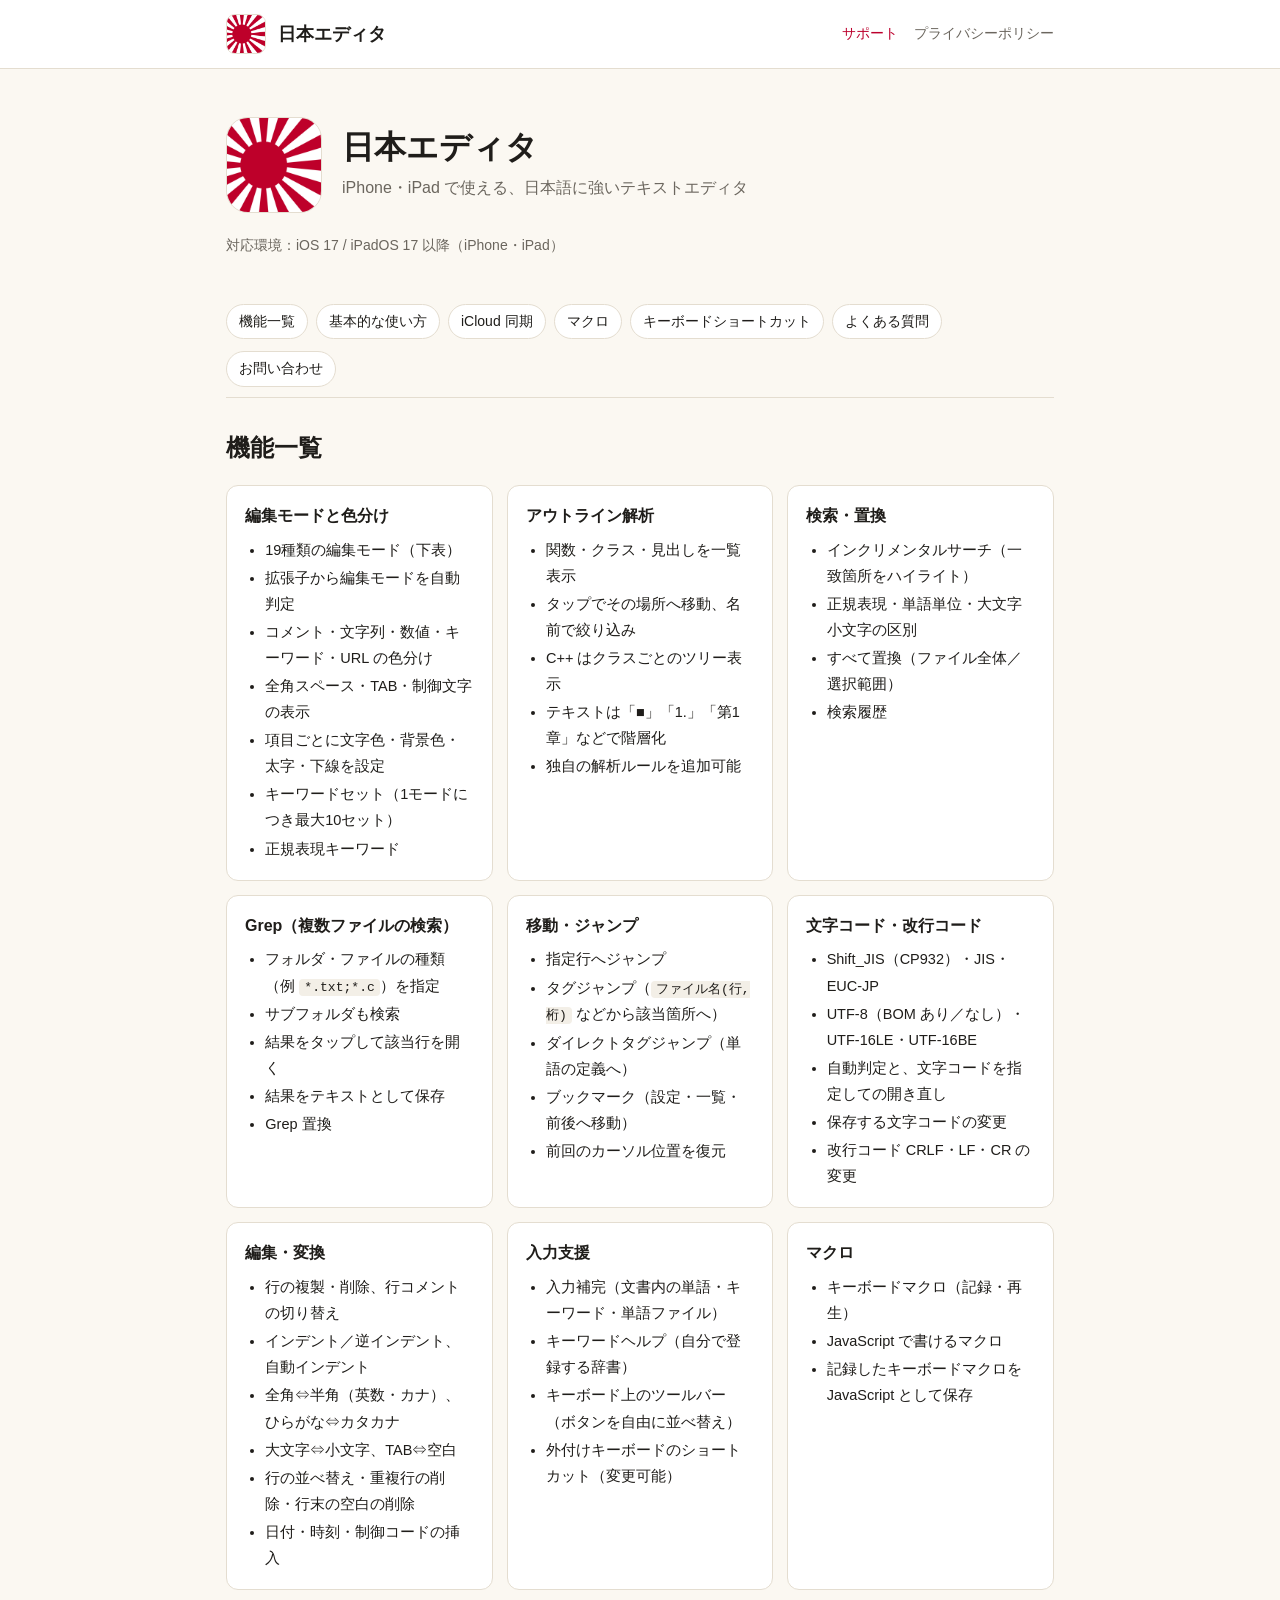
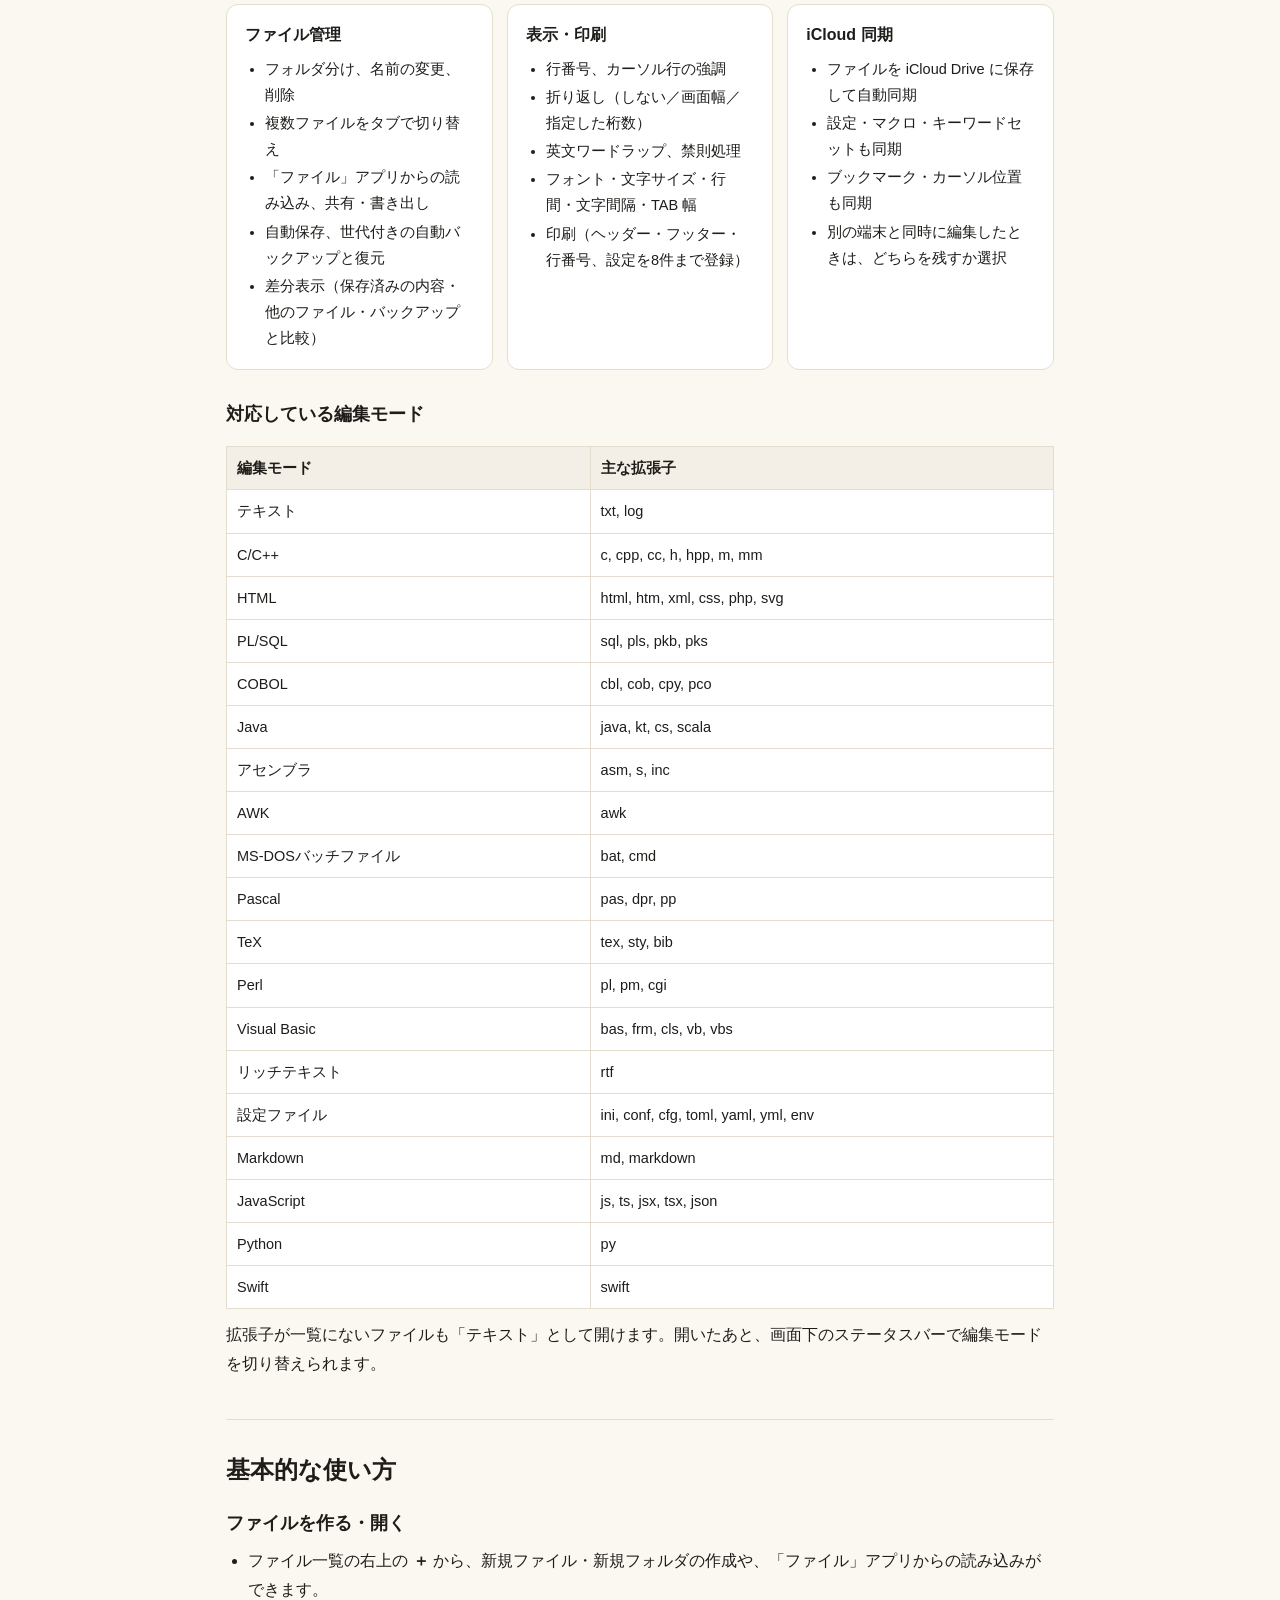
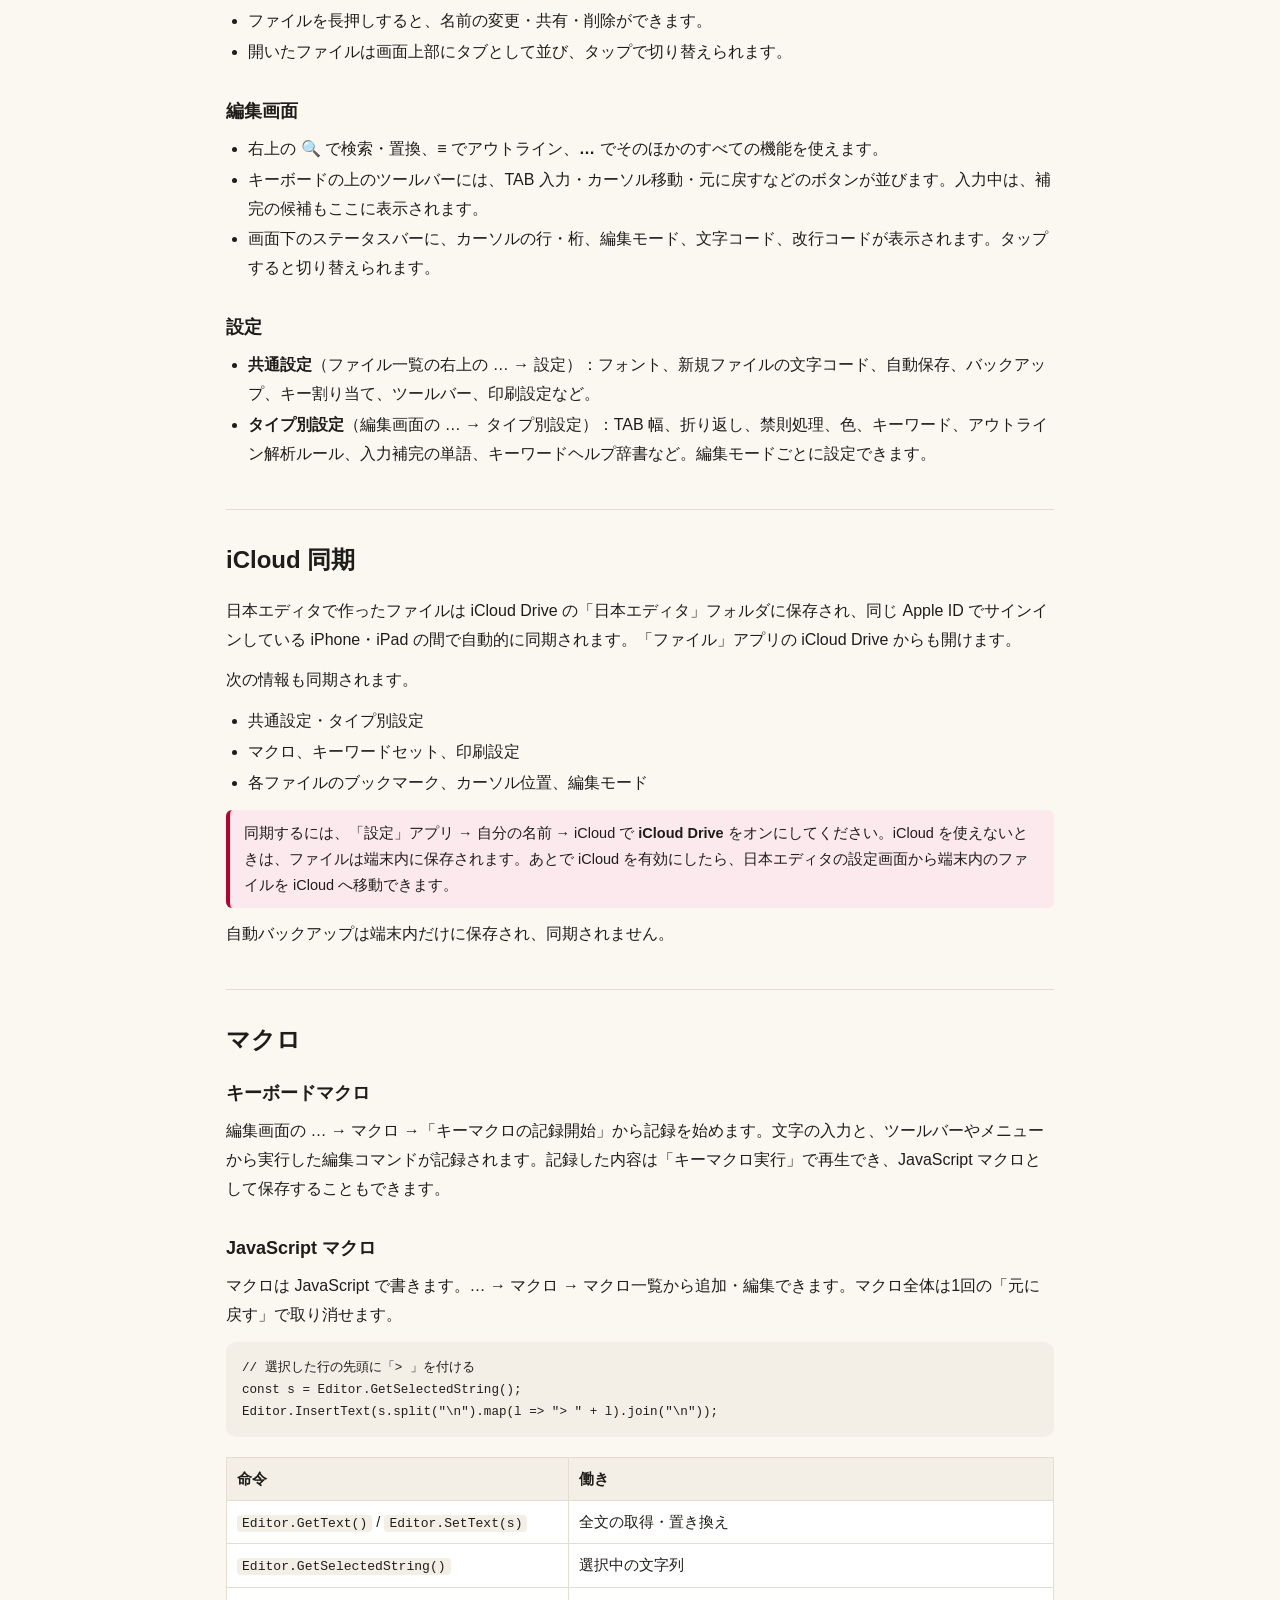
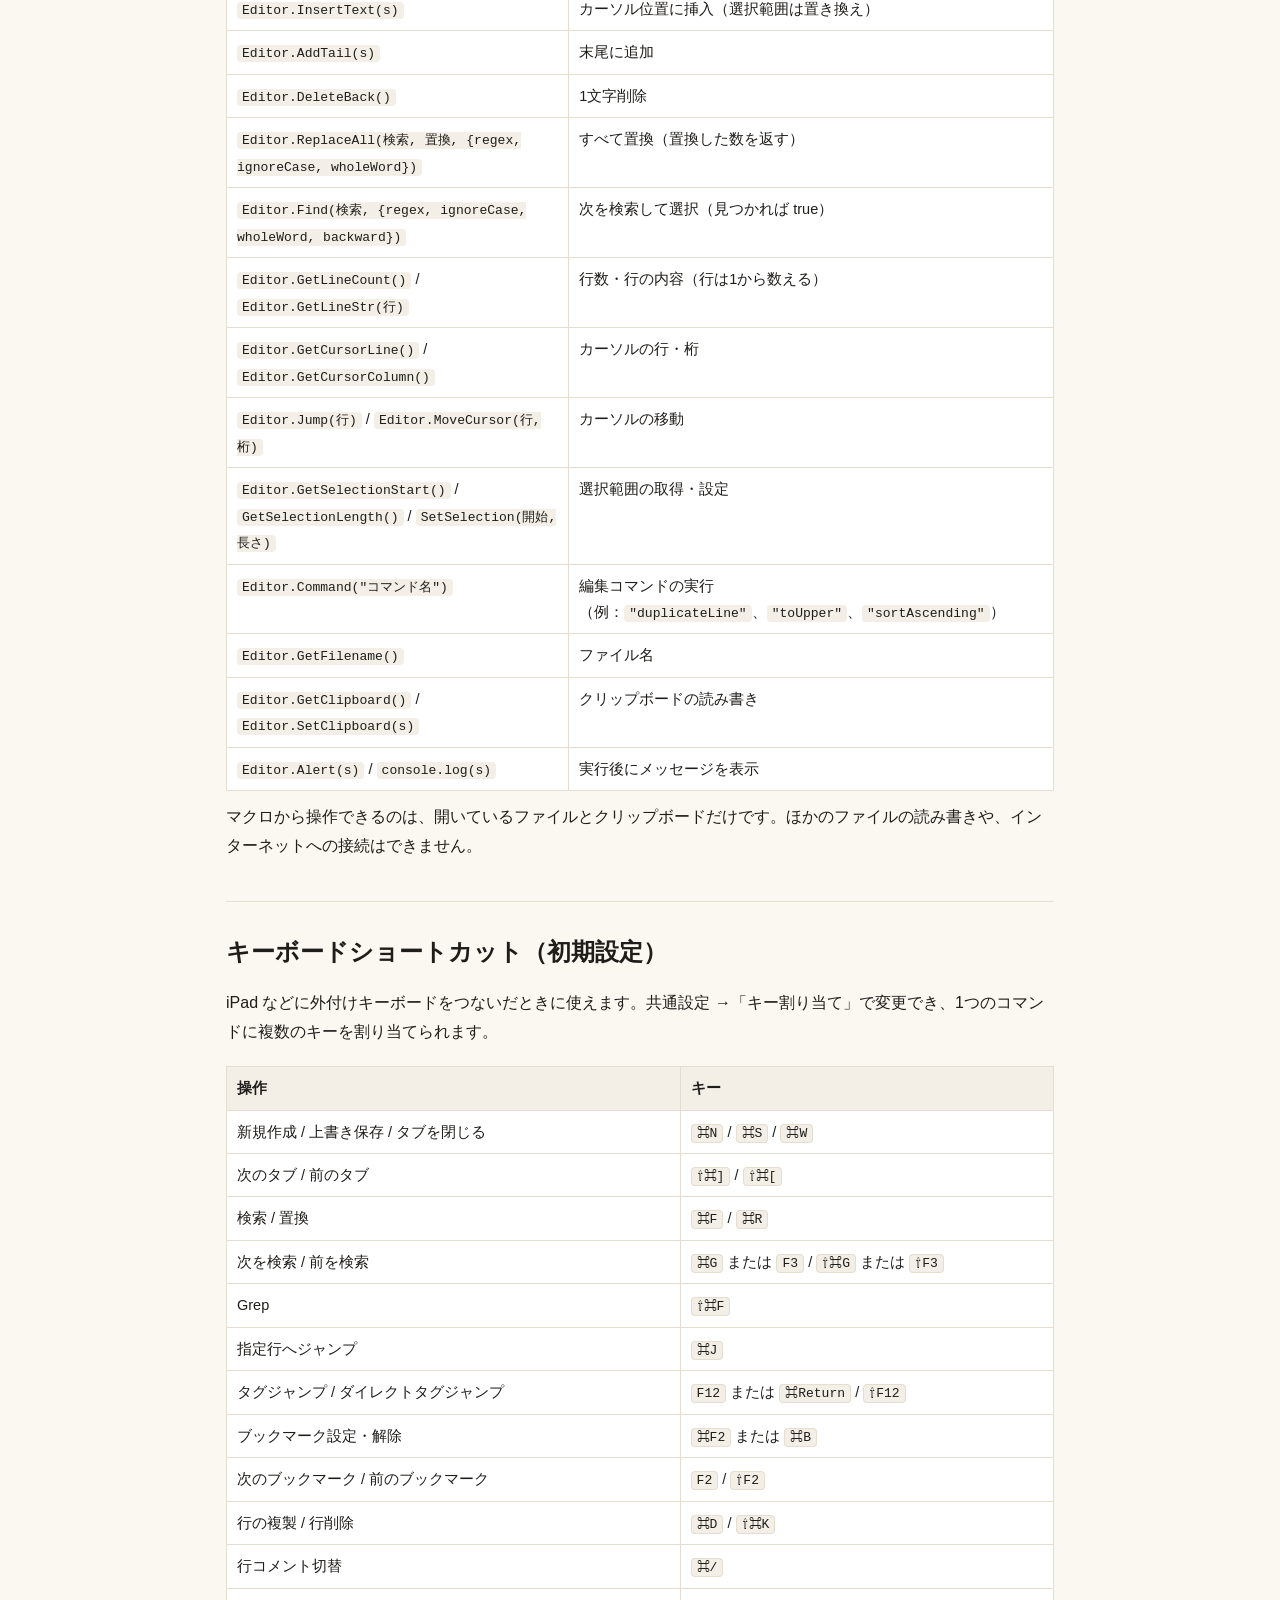
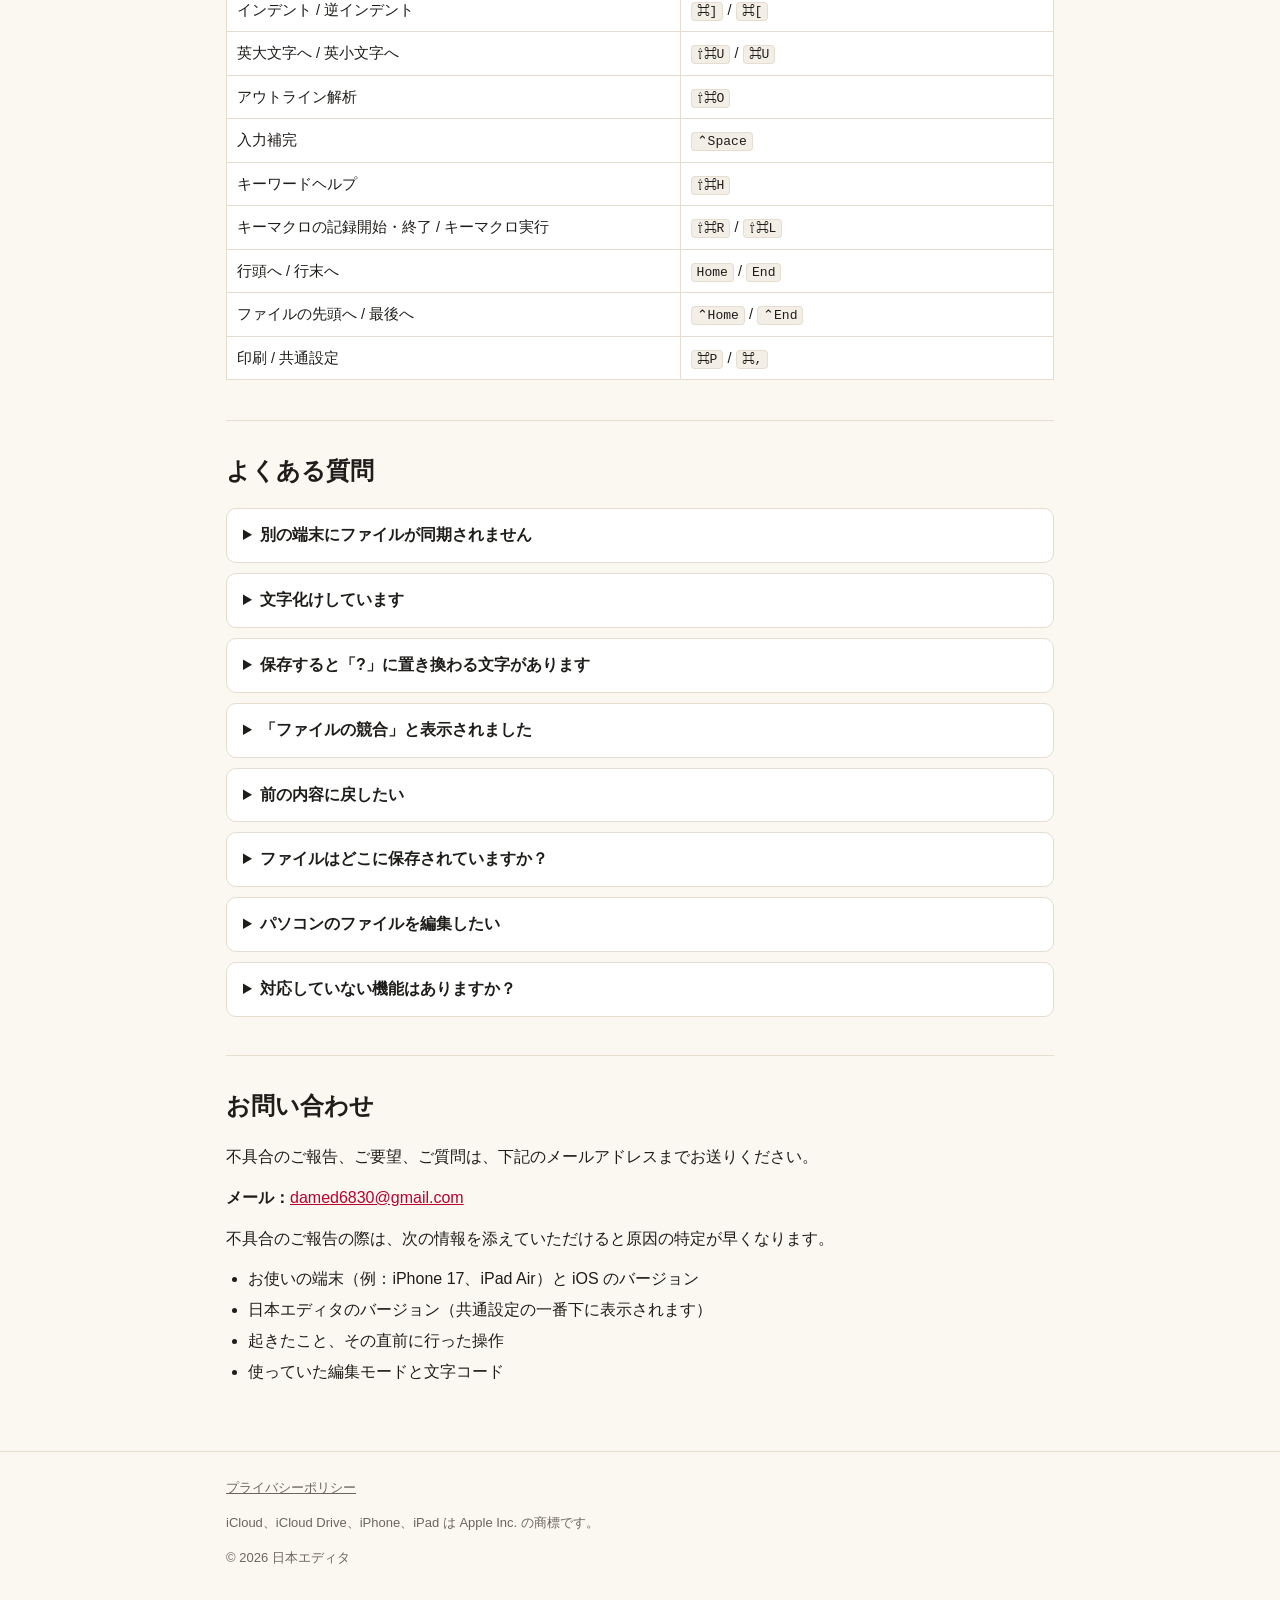
==== index.html @ 3e02e737 "サポートページとプライバシーポリシー 初版" ====
<!doctype html>
<html lang="ja">
<head>
<meta charset="utf-8">
<meta name="viewport" content="width=device-width, initial-scale=1">
<title>日本エディタ サポート</title>
<meta name="description" content="iPhone・iPad 用テキストエディタ「日本エディタ」のサポートページです。機能一覧、使い方、よくある質問、お問い合わせ先を掲載しています。">
<link rel="icon" href="icon.png">
<link rel="apple-touch-icon" href="icon.png">
<link rel="stylesheet" href="style.css">
</head>
<body>

<header class="site">
  <div class="wrap">
    <img src="icon.png" alt="">
    <span class="name">日本エディタ</span>
    <nav>
      <a href="index.html" aria-current="page">サポート</a>
      <a href="privacy.html">プライバシーポリシー</a>
    </nav>
  </div>
</header>

<div class="wrap">
  <div class="hero">
    <div class="app">
      <img src="icon.png" alt="日本エディタのアイコン">
      <div>
        <h1>日本エディタ</h1>
        <p class="lead">iPhone・iPad で使える、日本語に強いテキストエディタ</p>
      </div>
    </div>
    <p class="req">対応環境：iOS 17 / iPadOS 17 以降（iPhone・iPad）</p>
  </div>

  <ul class="toc">
    <li><a href="#features">機能一覧</a></li>
    <li><a href="#start">基本的な使い方</a></li>
    <li><a href="#sync">iCloud 同期</a></li>
    <li><a href="#macro">マクロ</a></li>
    <li><a href="#keys">キーボードショートカット</a></li>
    <li><a href="#faq">よくある質問</a></li>
    <li><a href="#contact">お問い合わせ</a></li>
  </ul>

<main>

<!-- ===================== 機能一覧 ===================== -->
<section id="features">
  <h2>機能一覧</h2>

  <div class="grid">
    <div class="card">
      <h3>編集モードと色分け</h3>
      <ul>
        <li>19種類の編集モード（下表）</li>
        <li>拡張子から編集モードを自動判定</li>
        <li>コメント・文字列・数値・キーワード・URL の色分け</li>
        <li>全角スペース・TAB・制御文字の表示</li>
        <li>項目ごとに文字色・背景色・太字・下線を設定</li>
        <li>キーワードセット（1モードにつき最大10セット）</li>
        <li>正規表現キーワード</li>
      </ul>
    </div>
    <div class="card">
      <h3>アウトライン解析</h3>
      <ul>
        <li>関数・クラス・見出しを一覧表示</li>
        <li>タップでその場所へ移動、名前で絞り込み</li>
        <li>C++ はクラスごとのツリー表示</li>
        <li>テキストは「■」「1.」「第1章」などで階層化</li>
        <li>独自の解析ルールを追加可能</li>
      </ul>
    </div>
    <div class="card">
      <h3>検索・置換</h3>
      <ul>
        <li>インクリメンタルサーチ（一致箇所をハイライト）</li>
        <li>正規表現・単語単位・大文字小文字の区別</li>
        <li>すべて置換（ファイル全体／選択範囲）</li>
        <li>検索履歴</li>
      </ul>
    </div>
    <div class="card">
      <h3>Grep（複数ファイルの検索）</h3>
      <ul>
        <li>フォルダ・ファイルの種類（例 <code>*.txt;*.c</code>）を指定</li>
        <li>サブフォルダも検索</li>
        <li>結果をタップして該当行を開く</li>
        <li>結果をテキストとして保存</li>
        <li>Grep 置換</li>
      </ul>
    </div>
    <div class="card">
      <h3>移動・ジャンプ</h3>
      <ul>
        <li>指定行へジャンプ</li>
        <li>タグジャンプ（<code>ファイル名(行,桁)</code> などから該当箇所へ）</li>
        <li>ダイレクトタグジャンプ（単語の定義へ）</li>
        <li>ブックマーク（設定・一覧・前後へ移動）</li>
        <li>前回のカーソル位置を復元</li>
      </ul>
    </div>
    <div class="card">
      <h3>文字コード・改行コード</h3>
      <ul>
        <li>Shift_JIS（CP932）・JIS・EUC-JP</li>
        <li>UTF-8（BOM あり／なし）・UTF-16LE・UTF-16BE</li>
        <li>自動判定と、文字コードを指定しての開き直し</li>
        <li>保存する文字コードの変更</li>
        <li>改行コード CRLF・LF・CR の変更</li>
      </ul>
    </div>
    <div class="card">
      <h3>編集・変換</h3>
      <ul>
        <li>行の複製・削除、行コメントの切り替え</li>
        <li>インデント／逆インデント、自動インデント</li>
        <li>全角⇔半角（英数・カナ）、ひらがな⇔カタカナ</li>
        <li>大文字⇔小文字、TAB⇔空白</li>
        <li>行の並べ替え・重複行の削除・行末の空白の削除</li>
        <li>日付・時刻・制御コードの挿入</li>
      </ul>
    </div>
    <div class="card">
      <h3>入力支援</h3>
      <ul>
        <li>入力補完（文書内の単語・キーワード・単語ファイル）</li>
        <li>キーワードヘルプ（自分で登録する辞書）</li>
        <li>キーボード上のツールバー（ボタンを自由に並べ替え）</li>
        <li>外付けキーボードのショートカット（変更可能）</li>
      </ul>
    </div>
    <div class="card">
      <h3>マクロ</h3>
      <ul>
        <li>キーボードマクロ（記録・再生）</li>
        <li>JavaScript で書けるマクロ</li>
        <li>記録したキーボードマクロを JavaScript として保存</li>
      </ul>
    </div>
    <div class="card">
      <h3>ファイル管理</h3>
      <ul>
        <li>フォルダ分け、名前の変更、削除</li>
        <li>複数ファイルをタブで切り替え</li>
        <li>「ファイル」アプリからの読み込み、共有・書き出し</li>
        <li>自動保存、世代付きの自動バックアップと復元</li>
        <li>差分表示（保存済みの内容・他のファイル・バックアップと比較）</li>
      </ul>
    </div>
    <div class="card">
      <h3>表示・印刷</h3>
      <ul>
        <li>行番号、カーソル行の強調</li>
        <li>折り返し（しない／画面幅／指定した桁数）</li>
        <li>英文ワードラップ、禁則処理</li>
        <li>フォント・文字サイズ・行間・文字間隔・TAB 幅</li>
        <li>印刷（ヘッダー・フッター・行番号、設定を8件まで登録）</li>
      </ul>
    </div>
    <div class="card">
      <h3>iCloud 同期</h3>
      <ul>
        <li>ファイルを iCloud Drive に保存して自動同期</li>
        <li>設定・マクロ・キーワードセットも同期</li>
        <li>ブックマーク・カーソル位置も同期</li>
        <li>別の端末と同時に編集したときは、どちらを残すか選択</li>
      </ul>
    </div>
  </div>

  <h3>対応している編集モード</h3>
  <div class="table-scroll">
  <table>
    <thead><tr><th>編集モード</th><th>主な拡張子</th></tr></thead>
    <tbody>
      <tr><td>テキスト</td><td>txt, log</td></tr>
      <tr><td>C/C++</td><td>c, cpp, cc, h, hpp, m, mm</td></tr>
      <tr><td>HTML</td><td>html, htm, xml, css, php, svg</td></tr>
      <tr><td>PL/SQL</td><td>sql, pls, pkb, pks</td></tr>
      <tr><td>COBOL</td><td>cbl, cob, cpy, pco</td></tr>
      <tr><td>Java</td><td>java, kt, cs, scala</td></tr>
      <tr><td>アセンブラ</td><td>asm, s, inc</td></tr>
      <tr><td>AWK</td><td>awk</td></tr>
      <tr><td>MS-DOSバッチファイル</td><td>bat, cmd</td></tr>
      <tr><td>Pascal</td><td>pas, dpr, pp</td></tr>
      <tr><td>TeX</td><td>tex, sty, bib</td></tr>
      <tr><td>Perl</td><td>pl, pm, cgi</td></tr>
      <tr><td>Visual Basic</td><td>bas, frm, cls, vb, vbs</td></tr>
      <tr><td>リッチテキスト</td><td>rtf</td></tr>
      <tr><td>設定ファイル</td><td>ini, conf, cfg, toml, yaml, yml, env</td></tr>
      <tr><td>Markdown</td><td>md, markdown</td></tr>
      <tr><td>JavaScript</td><td>js, ts, jsx, tsx, json</td></tr>
      <tr><td>Python</td><td>py</td></tr>
      <tr><td>Swift</td><td>swift</td></tr>
    </tbody>
  </table>
  </div>
  <p>拡張子が一覧にないファイルも「テキスト」として開けます。開いたあと、画面下のステータスバーで編集モードを切り替えられます。</p>
</section>

<!-- ===================== 基本的な使い方 ===================== -->
<section id="start">
  <h2>基本的な使い方</h2>

  <h3>ファイルを作る・開く</h3>
  <ul>
    <li>ファイル一覧の右上の <strong>＋</strong> から、新規ファイル・新規フォルダの作成や、「ファイル」アプリからの読み込みができます。</li>
    <li>ファイルを長押しすると、名前の変更・共有・削除ができます。</li>
    <li>開いたファイルは画面上部にタブとして並び、タップで切り替えられます。</li>
  </ul>

  <h3>編集画面</h3>
  <ul>
    <li>右上の <strong>🔍</strong> で検索・置換、<strong>≡</strong> でアウトライン、<strong>…</strong> でそのほかのすべての機能を使えます。</li>
    <li>キーボードの上のツールバーには、TAB 入力・カーソル移動・元に戻すなどのボタンが並びます。入力中は、補完の候補もここに表示されます。</li>
    <li>画面下のステータスバーに、カーソルの行・桁、編集モード、文字コード、改行コードが表示されます。タップすると切り替えられます。</li>
  </ul>

  <h3>設定</h3>
  <ul>
    <li><strong>共通設定</strong>（ファイル一覧の右上の … → 設定）：フォント、新規ファイルの文字コード、自動保存、バックアップ、キー割り当て、ツールバー、印刷設定など。</li>
    <li><strong>タイプ別設定</strong>（編集画面の … → タイプ別設定）：TAB 幅、折り返し、禁則処理、色、キーワード、アウトライン解析ルール、入力補完の単語、キーワードヘルプ辞書など。編集モードごとに設定できます。</li>
  </ul>
</section>

<!-- ===================== iCloud 同期 ===================== -->
<section id="sync">
  <h2>iCloud 同期</h2>
  <p>日本エディタで作ったファイルは iCloud Drive の「日本エディタ」フォルダに保存され、同じ Apple ID でサインインしている iPhone・iPad の間で自動的に同期されます。「ファイル」アプリの iCloud Drive からも開けます。</p>
  <p>次の情報も同期されます。</p>
  <ul>
    <li>共通設定・タイプ別設定</li>
    <li>マクロ、キーワードセット、印刷設定</li>
    <li>各ファイルのブックマーク、カーソル位置、編集モード</li>
  </ul>
  <div class="note">
    同期するには、「設定」アプリ → 自分の名前 → iCloud で <strong>iCloud Drive</strong> をオンにしてください。iCloud を使えないときは、ファイルは端末内に保存されます。あとで iCloud を有効にしたら、日本エディタの設定画面から端末内のファイルを iCloud へ移動できます。
  </div>
  <p>自動バックアップは端末内だけに保存され、同期されません。</p>
</section>

<!-- ===================== マクロ ===================== -->
<section id="macro">
  <h2>マクロ</h2>
  <h3>キーボードマクロ</h3>
  <p>編集画面の … → マクロ →「キーマクロの記録開始」から記録を始めます。文字の入力と、ツールバーやメニューから実行した編集コマンドが記録されます。記録した内容は「キーマクロ実行」で再生でき、JavaScript マクロとして保存することもできます。</p>

  <h3>JavaScript マクロ</h3>
  <p>マクロは JavaScript で書きます。… → マクロ → マクロ一覧から追加・編集できます。マクロ全体は1回の「元に戻す」で取り消せます。</p>
<pre><code>// 選択した行の先頭に「&gt; 」を付ける
const s = Editor.GetSelectedString();
Editor.InsertText(s.split("\n").map(l =&gt; "&gt; " + l).join("\n"));</code></pre>

  <div class="table-scroll">
  <table>
    <thead><tr><th>命令</th><th>働き</th></tr></thead>
    <tbody>
      <tr><td><code>Editor.GetText()</code> / <code>Editor.SetText(s)</code></td><td>全文の取得・置き換え</td></tr>
      <tr><td><code>Editor.GetSelectedString()</code></td><td>選択中の文字列</td></tr>
      <tr><td><code>Editor.InsertText(s)</code></td><td>カーソル位置に挿入（選択範囲は置き換え）</td></tr>
      <tr><td><code>Editor.AddTail(s)</code></td><td>末尾に追加</td></tr>
      <tr><td><code>Editor.DeleteBack()</code></td><td>1文字削除</td></tr>
      <tr><td><code>Editor.ReplaceAll(検索, 置換, {regex, ignoreCase, wholeWord})</code></td><td>すべて置換（置換した数を返す）</td></tr>
      <tr><td><code>Editor.Find(検索, {regex, ignoreCase, wholeWord, backward})</code></td><td>次を検索して選択（見つかれば true）</td></tr>
      <tr><td><code>Editor.GetLineCount()</code> / <code>Editor.GetLineStr(行)</code></td><td>行数・行の内容（行は1から数える）</td></tr>
      <tr><td><code>Editor.GetCursorLine()</code> / <code>Editor.GetCursorColumn()</code></td><td>カーソルの行・桁</td></tr>
      <tr><td><code>Editor.Jump(行)</code> / <code>Editor.MoveCursor(行, 桁)</code></td><td>カーソルの移動</td></tr>
      <tr><td><code>Editor.GetSelectionStart()</code> / <code>GetSelectionLength()</code> / <code>SetSelection(開始, 長さ)</code></td><td>選択範囲の取得・設定</td></tr>
      <tr><td><code>Editor.Command("コマンド名")</code></td><td>編集コマンドの実行（例：<code>"duplicateLine"</code>、<code>"toUpper"</code>、<code>"sortAscending"</code>）</td></tr>
      <tr><td><code>Editor.GetFilename()</code></td><td>ファイル名</td></tr>
      <tr><td><code>Editor.GetClipboard()</code> / <code>Editor.SetClipboard(s)</code></td><td>クリップボードの読み書き</td></tr>
      <tr><td><code>Editor.Alert(s)</code> / <code>console.log(s)</code></td><td>実行後にメッセージを表示</td></tr>
    </tbody>
  </table>
  </div>
  <p>マクロから操作できるのは、開いているファイルとクリップボードだけです。ほかのファイルの読み書きや、インターネットへの接続はできません。</p>
</section>

<!-- ===================== ショートカット ===================== -->
<section id="keys">
  <h2>キーボードショートカット（初期設定）</h2>
  <p>iPad などに外付けキーボードをつないだときに使えます。共通設定 →「キー割り当て」で変更でき、1つのコマンドに複数のキーを割り当てられます。</p>
  <div class="table-scroll">
  <table>
    <thead><tr><th>操作</th><th>キー</th></tr></thead>
    <tbody>
      <tr><td>新規作成 / 上書き保存 / タブを閉じる</td><td><kbd>⌘N</kbd> / <kbd>⌘S</kbd> / <kbd>⌘W</kbd></td></tr>
      <tr><td>次のタブ / 前のタブ</td><td><kbd>⇧⌘]</kbd> / <kbd>⇧⌘[</kbd></td></tr>
      <tr><td>検索 / 置換</td><td><kbd>⌘F</kbd> / <kbd>⌘R</kbd></td></tr>
      <tr><td>次を検索 / 前を検索</td><td><kbd>⌘G</kbd> または <kbd>F3</kbd> / <kbd>⇧⌘G</kbd> または <kbd>⇧F3</kbd></td></tr>
      <tr><td>Grep</td><td><kbd>⇧⌘F</kbd></td></tr>
      <tr><td>指定行へジャンプ</td><td><kbd>⌘J</kbd></td></tr>
      <tr><td>タグジャンプ / ダイレクトタグジャンプ</td><td><kbd>F12</kbd> または <kbd>⌘Return</kbd> / <kbd>⇧F12</kbd></td></tr>
      <tr><td>ブックマーク設定・解除</td><td><kbd>⌘F2</kbd> または <kbd>⌘B</kbd></td></tr>
      <tr><td>次のブックマーク / 前のブックマーク</td><td><kbd>F2</kbd> / <kbd>⇧F2</kbd></td></tr>
      <tr><td>行の複製 / 行削除</td><td><kbd>⌘D</kbd> / <kbd>⇧⌘K</kbd></td></tr>
      <tr><td>行コメント切替</td><td><kbd>⌘/</kbd></td></tr>
      <tr><td>インデント / 逆インデント</td><td><kbd>⌘]</kbd> / <kbd>⌘[</kbd></td></tr>
      <tr><td>英大文字へ / 英小文字へ</td><td><kbd>⇧⌘U</kbd> / <kbd>⌘U</kbd></td></tr>
      <tr><td>アウトライン解析</td><td><kbd>⇧⌘O</kbd></td></tr>
      <tr><td>入力補完</td><td><kbd>⌃Space</kbd></td></tr>
      <tr><td>キーワードヘルプ</td><td><kbd>⇧⌘H</kbd></td></tr>
      <tr><td>キーマクロの記録開始・終了 / キーマクロ実行</td><td><kbd>⇧⌘R</kbd> / <kbd>⇧⌘L</kbd></td></tr>
      <tr><td>行頭へ / 行末へ</td><td><kbd>Home</kbd> / <kbd>End</kbd></td></tr>
      <tr><td>ファイルの先頭へ / 最後へ</td><td><kbd>⌃Home</kbd> / <kbd>⌃End</kbd></td></tr>
      <tr><td>印刷 / 共通設定</td><td><kbd>⌘P</kbd> / <kbd>⌘,</kbd></td></tr>
    </tbody>
  </table>
  </div>
</section>

<!-- ===================== FAQ ===================== -->
<section id="faq">
  <h2>よくある質問</h2>

  <details>
    <summary>別の端末にファイルが同期されません</summary>
    <p>次の点を確認してください。</p>
    <ul>
      <li>両方の端末が同じ Apple ID でサインインしていること</li>
      <li>「設定」アプリ → 自分の名前 → iCloud で iCloud Drive がオンになっていること</li>
      <li>ネットワークにつながっていること。また、iCloud の空き容量が足りていること</li>
    </ul>
    <p>ファイル一覧の上部に「iCloud で同期中」と表示されていれば、iCloud を使っています。「この端末のみに保存」と表示されているときは、iCloud を使えない状態です。同期には数分かかることがあります。</p>
  </details>

  <details>
    <summary>文字化けしています</summary>
    <p>編集画面の … →「文字コードを指定して開き直す」で、正しい文字コード（Shift_JIS、EUC-JP など）を選んでください。画面下のステータスバーの文字コード表示をタップしても選べます。</p>
  </details>

  <details>
    <summary>保存すると「?」に置き換わる文字があります</summary>
    <p>保存する文字コードで表せない文字（例：Shift_JIS のファイルに入れた絵文字）は「?」に置き換わります。ステータスバーの文字コード表示をタップして、保存する文字コードを UTF-8 などに変更してください。</p>
  </details>

  <details>
    <summary>「ファイルの競合」と表示されました</summary>
    <p>同じファイルを複数の端末でほぼ同時に編集すると表示されます。「この端末の内容を残す」か「他の端末の内容を使う」を選んでください。</p>
  </details>

  <details>
    <summary>前の内容に戻したい</summary>
    <p>自動バックアップがオンのとき（初期設定はオン）は、保存の前の内容が端末内にバックアップされています。ファイル一覧の右上の … →「バックアップ」から内容を確認し、新しいファイルとして復元できます。保存しておく世代数は共通設定で変えられます。</p>
    <p>編集中の内容は、「元に戻す」でも戻せます。</p>
  </details>

  <details>
    <summary>ファイルはどこに保存されていますか？</summary>
    <p>iCloud を使っているときは、iCloud Drive の「日本エディタ」フォルダです。「ファイル」アプリからも見られます。iCloud を使っていないときは、端末内の「このiPhone（iPad）内」→「日本エディタ」フォルダです。</p>
  </details>

  <details>
    <summary>パソコンのファイルを編集したい</summary>
    <p>パソコンから iCloud Drive の「日本エディタ」フォルダにファイルを置くと、日本エディタで開けます。また、ファイル一覧の ＋ →「『ファイル』から読み込む」を使うと、他の場所にあるファイルを取り込めます。</p>
  </details>

  <details>
    <summary>対応していない機能はありますか？</summary>
    <p>iOS の仕組み上、次の機能には対応していません。</p>
    <ul>
      <li>矩形（箱型）選択</li>
      <li>アプリの常駐</li>
      <li>VBScript などの JavaScript 以外の言語で書いたマクロ</li>
      <li>UTF-7 の読み書き</li>
    </ul>
  </details>
</section>

<!-- ===================== お問い合わせ ===================== -->
<section id="contact">
  <h2>お問い合わせ</h2>
  <p>不具合のご報告、ご要望、ご質問は、下記のメールアドレスまでお送りください。</p>
  <p><strong>メール：</strong><a href="mailto:damed6830@gmail.com">damed6830@gmail.com</a></p>
  <p>不具合のご報告の際は、次の情報を添えていただけると原因の特定が早くなります。</p>
  <ul>
    <li>お使いの端末（例：iPhone 17、iPad Air）と iOS のバージョン</li>
    <li>日本エディタのバージョン（共通設定の一番下に表示されます）</li>
    <li>起きたこと、その直前に行った操作</li>
    <li>使っていた編集モードと文字コード</li>
  </ul>
</section>

</main>
</div>

<footer class="site">
  <div class="wrap">
    <p><a href="privacy.html">プライバシーポリシー</a></p>
    <p>iCloud、iCloud Drive、iPhone、iPad は Apple Inc. の商標です。</p>
    <p>&copy; 2026 日本エディタ</p>
  </div>
</footer>

</body>
</html>
---- style.css ----
:root {
  --bg: #fbf8f2;
  --surface: #ffffff;
  --text: #1f1d1a;
  --muted: #6b665e;
  --line: #e4ddd0;
  --accent: #bc002d;
  --accent-soft: #fbe9ed;
  --code-bg: #f3efe7;
}
@media (prefers-color-scheme: dark) {
  :root {
    --bg: #161514;
    --surface: #201f1d;
    --text: #ece8e1;
    --muted: #a39d93;
    --line: #34312d;
    --accent: #ff5c78;
    --accent-soft: #3a1f25;
    --code-bg: #2a2825;
  }
}

* { box-sizing: border-box; }

body {
  margin: 0;
  background: var(--bg);
  color: var(--text);
  font-family: -apple-system, BlinkMacSystemFont, "Hiragino Sans", "Hiragino Kaku Gothic ProN", "Noto Sans JP", "Yu Gothic", Meiryo, sans-serif;
  font-size: 16px;
  line-height: 1.8;
  -webkit-text-size-adjust: 100%;
}

a { color: var(--accent); }

.wrap { max-width: 860px; margin: 0 auto; padding: 0 16px; }

header.site {
  border-bottom: 1px solid var(--line);
  background: var(--surface);
}
header.site .wrap {
  display: flex; align-items: center; gap: 12px;
  padding-top: 14px; padding-bottom: 14px;
}
header.site img { width: 40px; height: 40px; border-radius: 9px; border: 1px solid var(--line); }
header.site .name { font-weight: 700; font-size: 18px; white-space: nowrap; }
header.site nav { margin-left: auto; display: flex; gap: 16px; font-size: 14px; }
header.site nav a { color: var(--muted); text-decoration: none; white-space: nowrap; }
header.site nav a:hover, header.site nav a[aria-current="page"] { color: var(--accent); }

.hero { padding: 48px 0 32px; }
.hero .app { display: flex; align-items: center; gap: 20px; }
.hero img { width: 96px; height: 96px; border-radius: 22px; border: 1px solid var(--line); flex: none; }
.hero h1 { margin: 0; font-size: 32px; line-height: 1.3; }
.hero p.lead { margin: 6px 0 0; color: var(--muted); }
.req { margin-top: 20px; font-size: 14px; color: var(--muted); }

main section { padding: 28px 0; border-top: 1px solid var(--line); }
h2 { font-size: 24px; margin: 0 0 16px; }
h3 { font-size: 18px; margin: 28px 0 8px; }
h2 + h3 { margin-top: 8px; }
p { margin: 0 0 12px; }
ul, ol { padding-left: 1.4em; margin: 0 0 12px; }
li { margin: 2px 0; }

.toc { display: flex; flex-wrap: wrap; gap: 8px; margin: 0 0 8px; padding: 0; list-style: none; }
.toc a {
  display: inline-block; padding: 4px 12px; border: 1px solid var(--line); border-radius: 999px;
  background: var(--surface); text-decoration: none; color: var(--text); font-size: 14px;
}
.toc a:hover { border-color: var(--accent); color: var(--accent); }

.grid { display: grid; grid-template-columns: repeat(auto-fit, minmax(240px, 1fr)); gap: 14px; }
.card {
  background: var(--surface); border: 1px solid var(--line); border-radius: 12px; padding: 16px 18px;
}
.card h3 { margin: 0 0 6px; font-size: 16px; }
.card ul { margin: 0; font-size: 14.5px; }

table { width: 100%; border-collapse: collapse; font-size: 14.5px; margin: 8px 0 12px; background: var(--surface); }
th, td { border: 1px solid var(--line); padding: 8px 10px; text-align: left; vertical-align: top; }
th { background: var(--code-bg); font-weight: 600; }
.table-scroll { overflow-x: auto; }

code, kbd {
  font-family: ui-monospace, SFMono-Regular, Menlo, Consolas, monospace;
  font-size: 0.9em; background: var(--code-bg); border-radius: 4px; padding: 1px 5px;
}
kbd { border: 1px solid var(--line); white-space: nowrap; }
pre {
  background: var(--code-bg); border-radius: 10px; padding: 14px 16px; overflow-x: auto;
  font-size: 14px; line-height: 1.6; margin: 0 0 12px;
}
pre code { background: none; padding: 0; }

details {
  background: var(--surface); border: 1px solid var(--line); border-radius: 10px;
  padding: 12px 16px; margin-bottom: 10px;
}
details summary { cursor: pointer; font-weight: 600; }
details[open] summary { margin-bottom: 8px; }

.note {
  background: var(--accent-soft); border-left: 4px solid var(--accent); border-radius: 6px;
  padding: 10px 14px; font-size: 14.5px; margin: 8px 0 12px;
}

footer.site {
  border-top: 1px solid var(--line); margin-top: 24px; padding: 24px 0 40px;
  color: var(--muted); font-size: 13px;
}
footer.site a { color: var(--muted); }

@media (max-width: 560px) {
  .hero h1 { font-size: 26px; }
  .hero img { width: 72px; height: 72px; border-radius: 16px; }
  header.site .wrap { gap: 8px; }
  header.site img { width: 32px; height: 32px; border-radius: 7px; }
  header.site .name { font-size: 16px; }
  header.site nav { gap: 10px; font-size: 12.5px; }
}
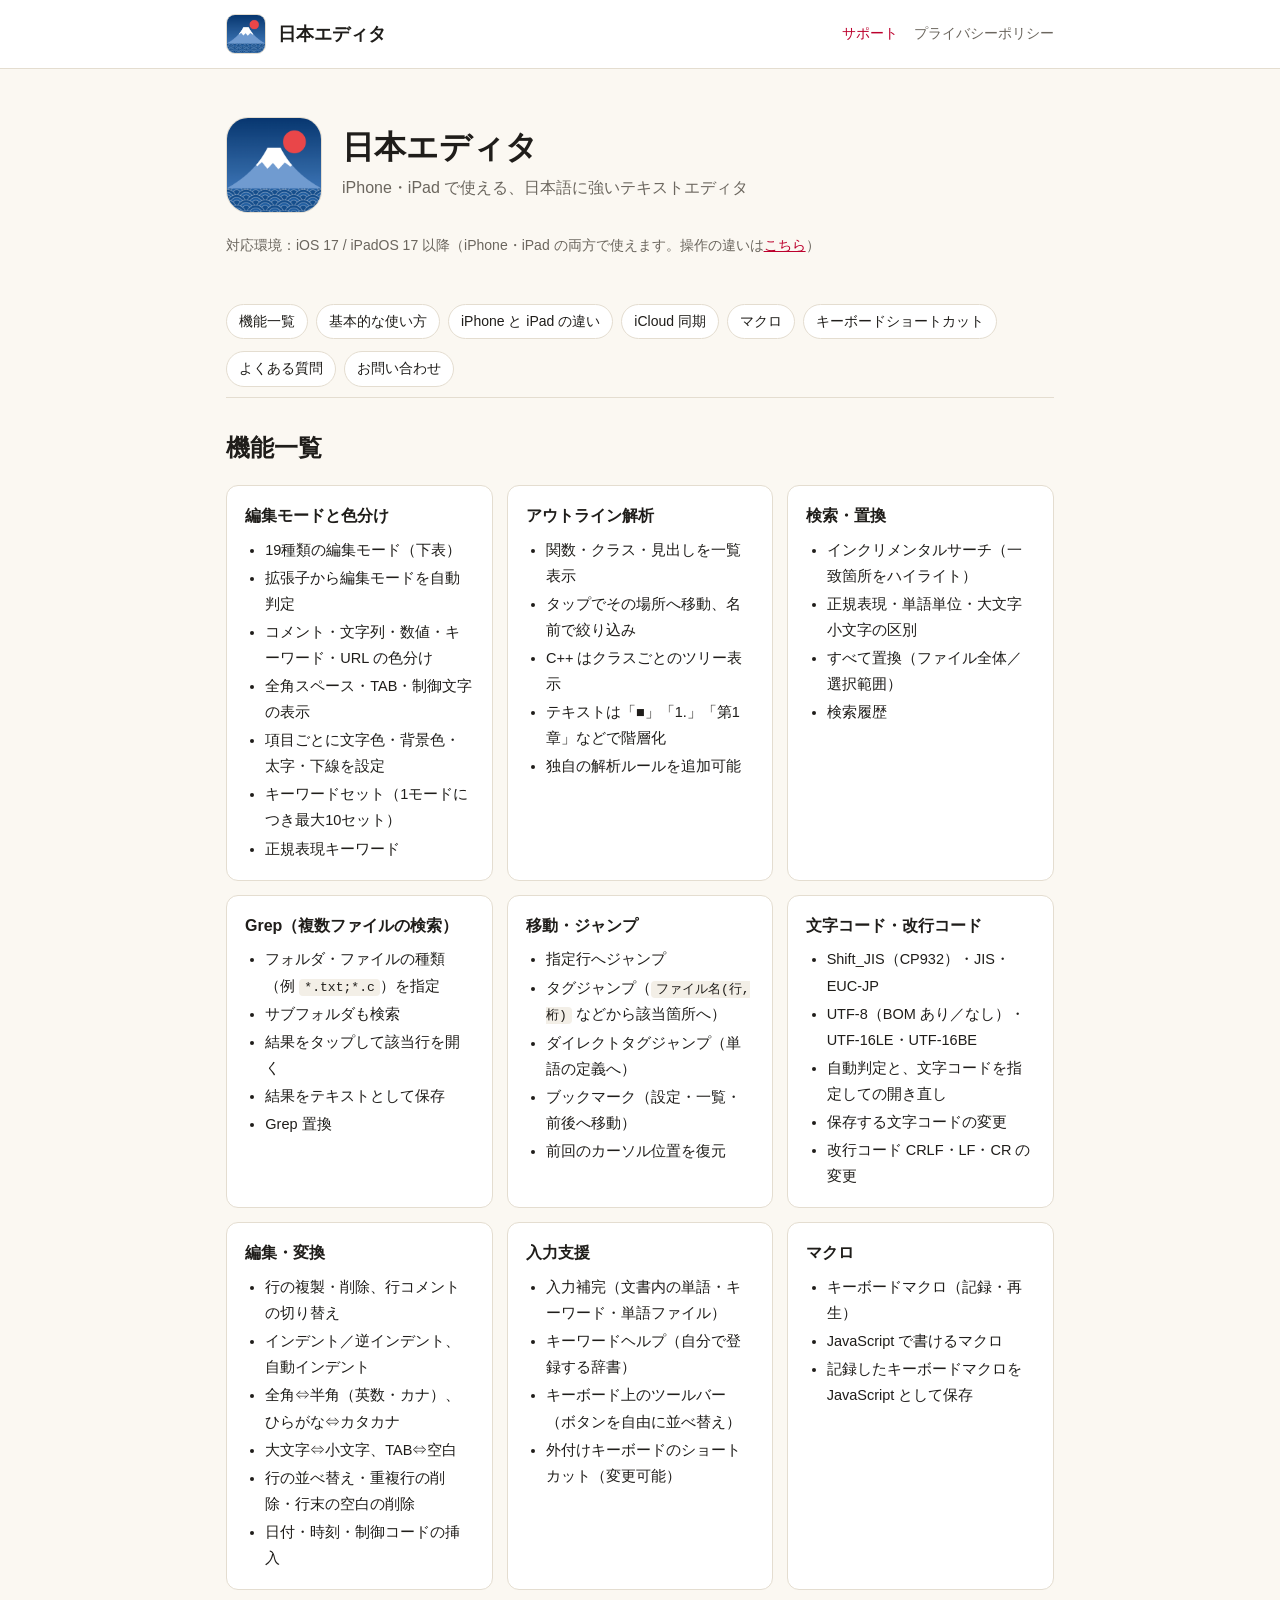
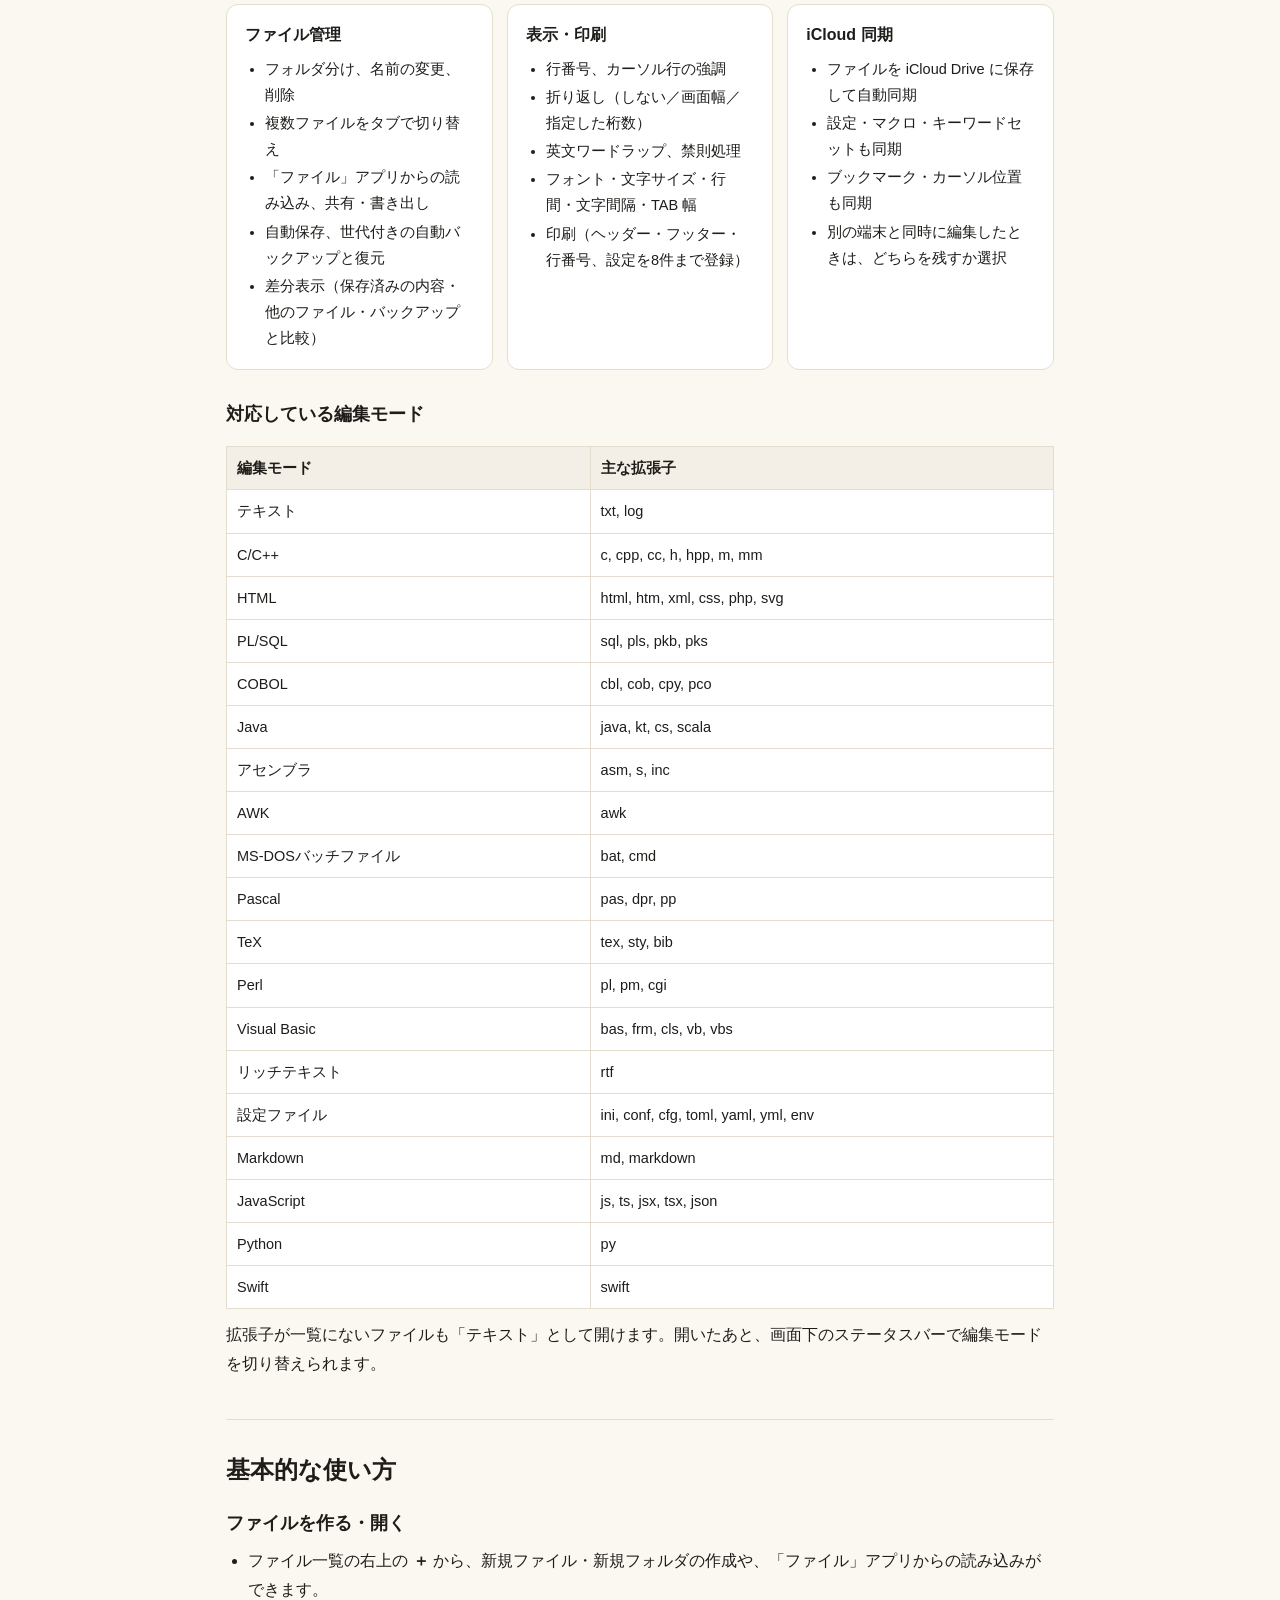
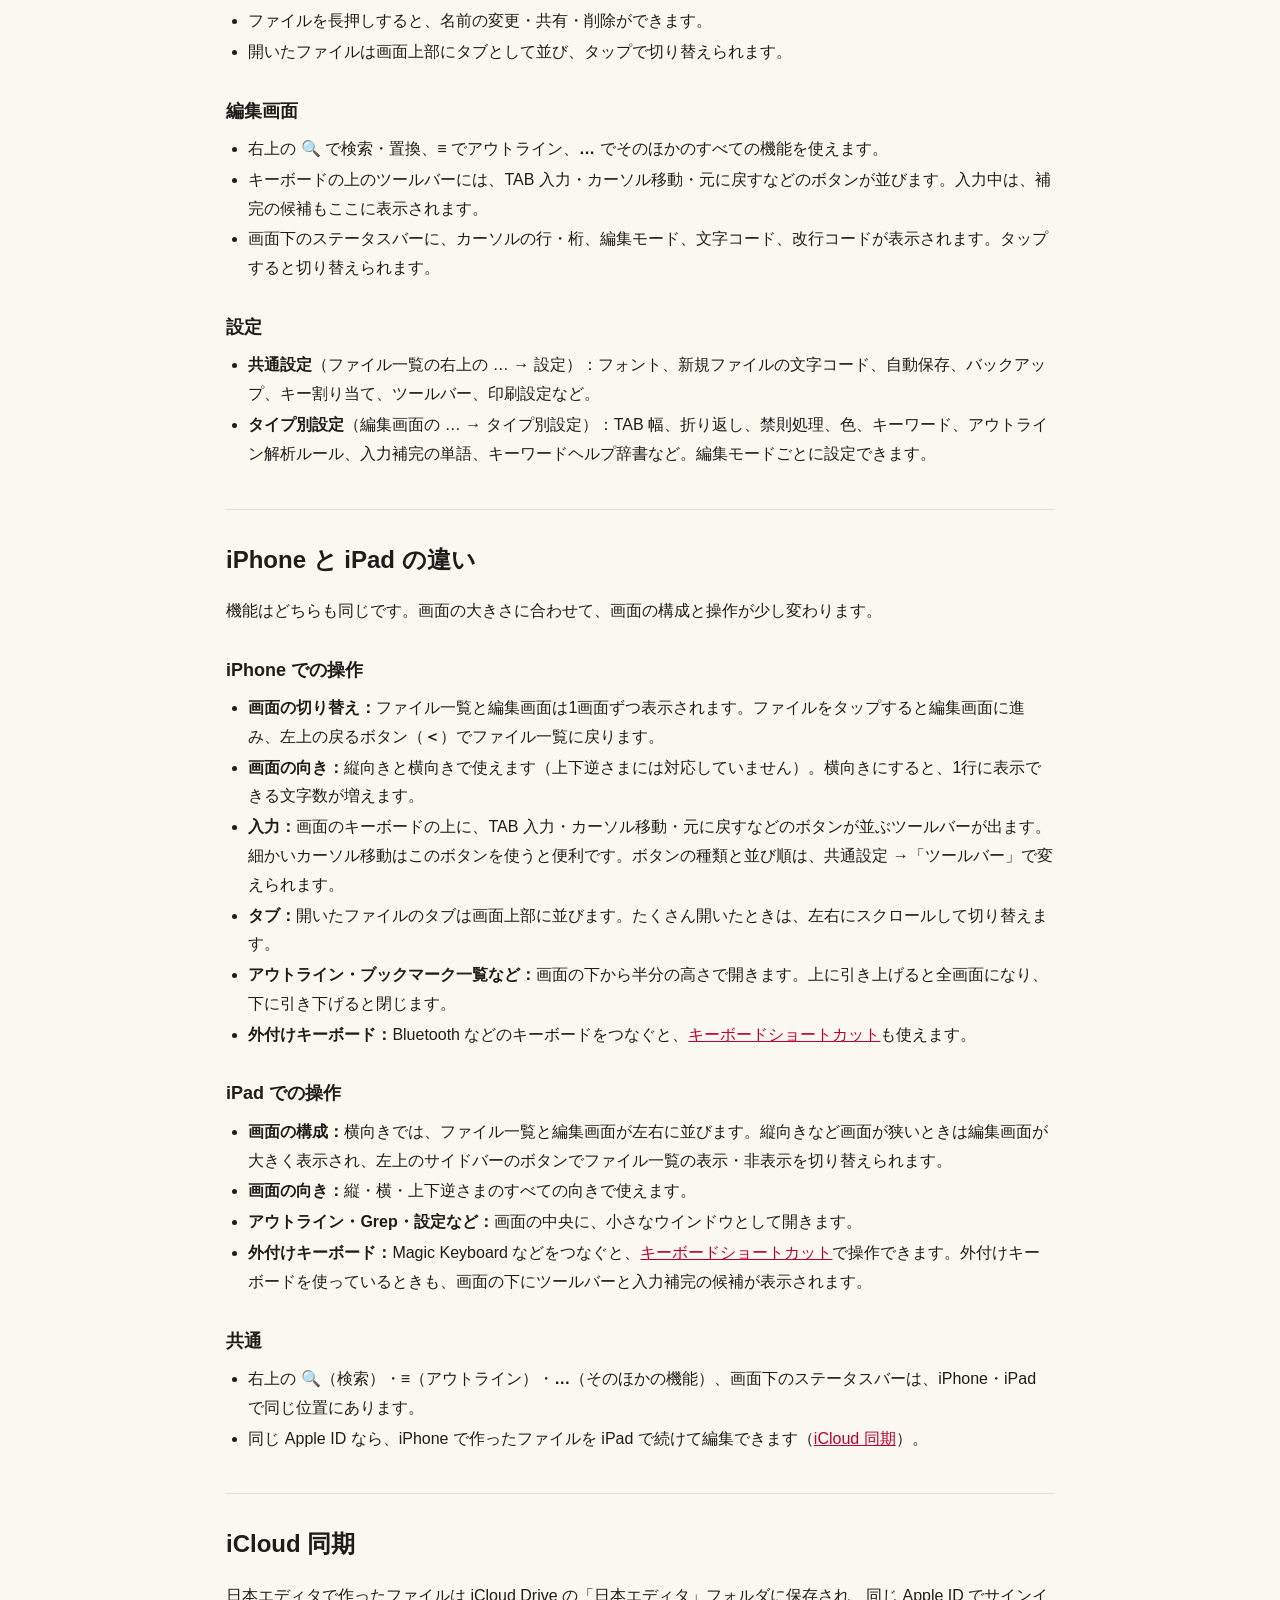
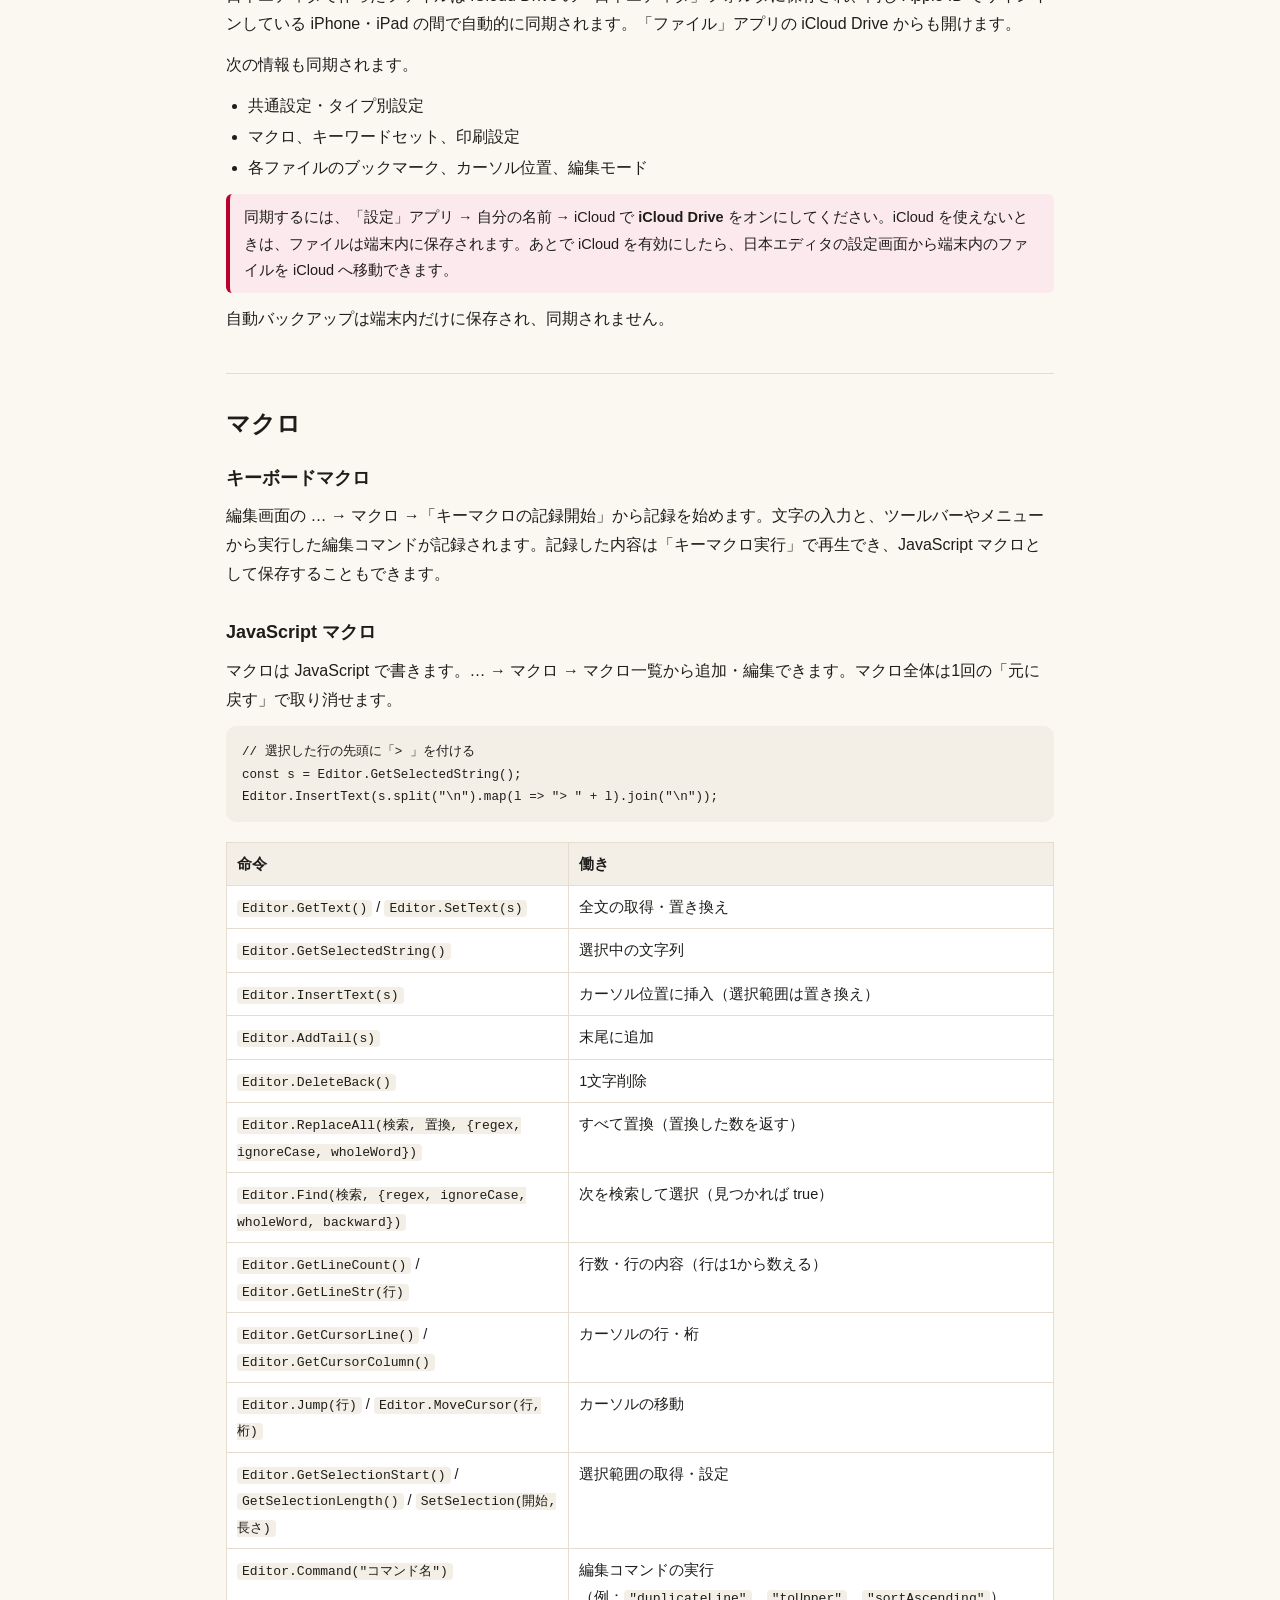
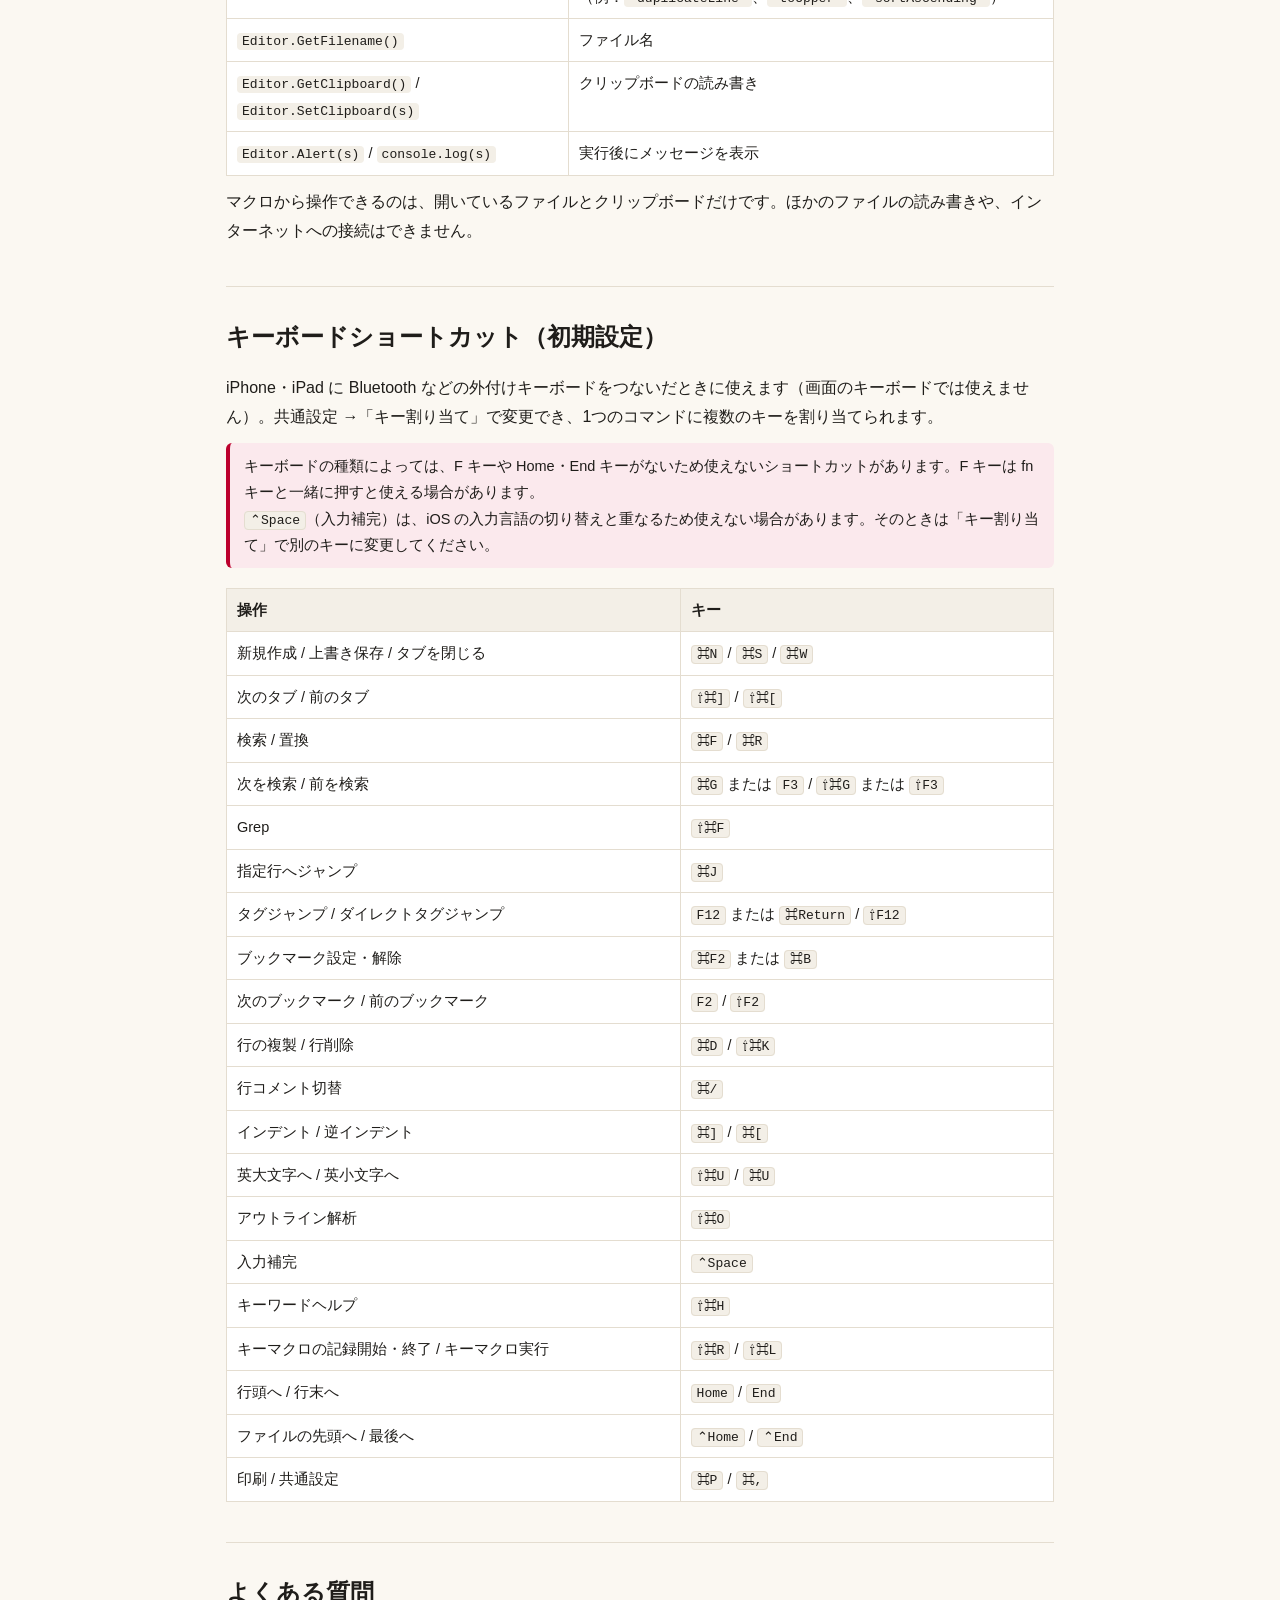
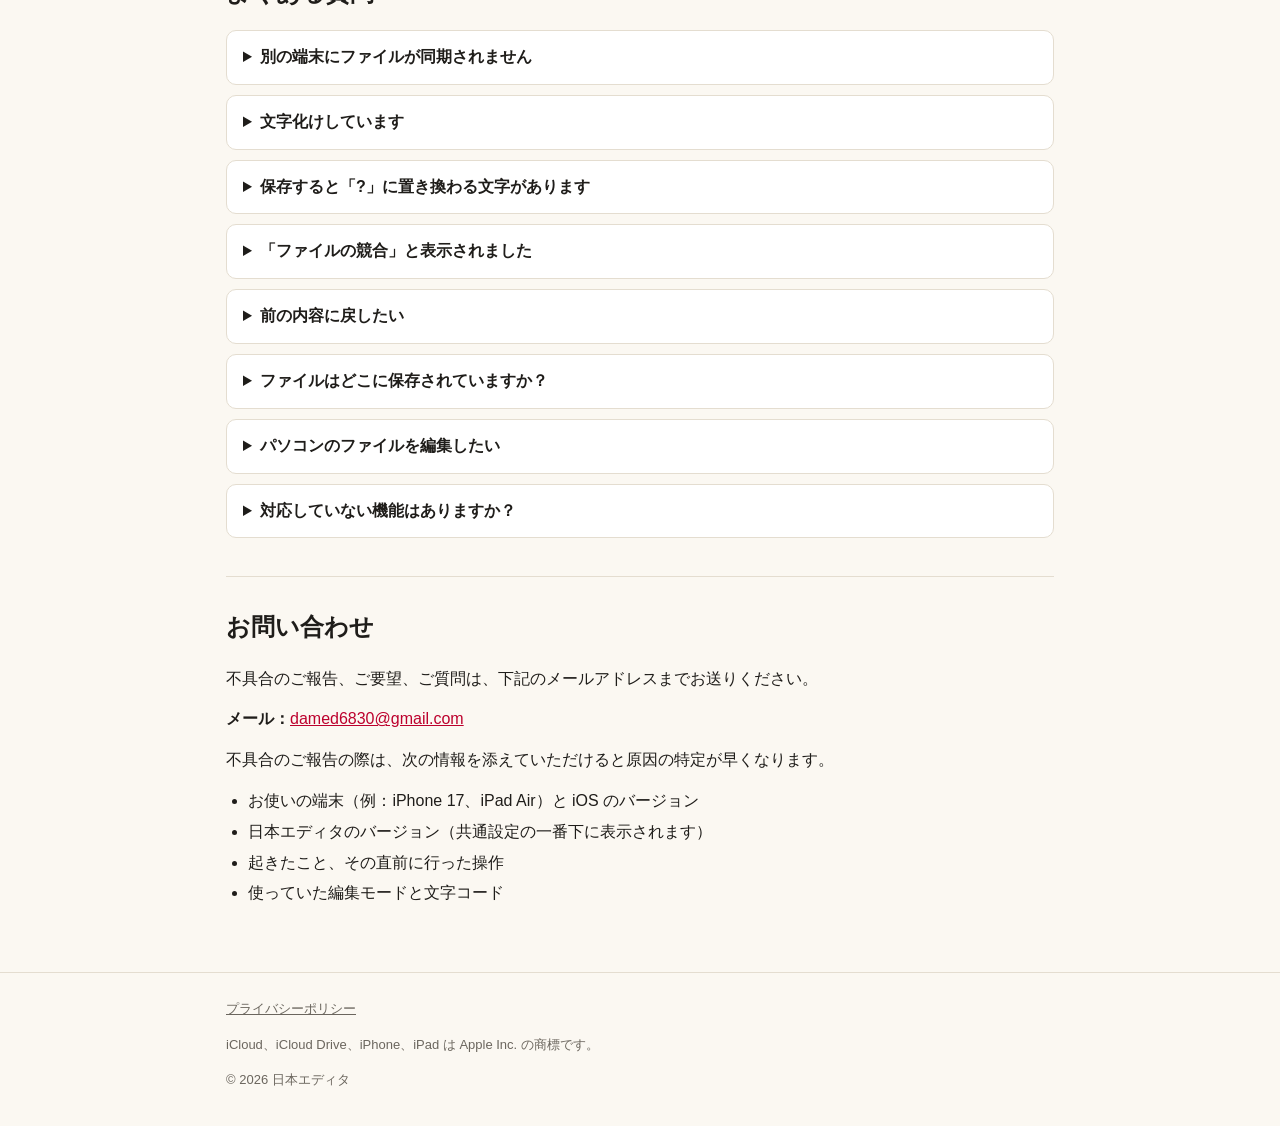
==== commit 50e864fb: "アイコンを富士山に変更" ====
--- a/index.html
+++ b/index.html
@@ -31,12 +31,13 @@
         <p class="lead">iPhone・iPad で使える、日本語に強いテキストエディタ</p>
       </div>
     </div>
-    <p class="req">対応環境：iOS 17 / iPadOS 17 以降（iPhone・iPad）</p>
+    <p class="req">対応環境：iOS 17 / iPadOS 17 以降（iPhone・iPad の両方で使えます。操作の違いは<a href="#devices">こちら</a>）</p>
   </div>
 
   <ul class="toc">
     <li><a href="#features">機能一覧</a></li>
     <li><a href="#start">基本的な使い方</a></li>
+    <li><a href="#devices">iPhone と iPad の違い</a></li>
     <li><a href="#sync">iCloud 同期</a></li>
     <li><a href="#macro">マクロ</a></li>
     <li><a href="#keys">キーボードショートカット</a></li>
@@ -226,6 +227,36 @@
   </ul>
 </section>
 
+<!-- ===================== iPhone と iPad の違い ===================== -->
+<section id="devices">
+  <h2>iPhone と iPad の違い</h2>
+  <p>機能はどちらも同じです。画面の大きさに合わせて、画面の構成と操作が少し変わります。</p>
+
+  <h3>iPhone での操作</h3>
+  <ul>
+    <li><strong>画面の切り替え：</strong>ファイル一覧と編集画面は1画面ずつ表示されます。ファイルをタップすると編集画面に進み、左上の戻るボタン（<strong>＜</strong>）でファイル一覧に戻ります。</li>
+    <li><strong>画面の向き：</strong>縦向きと横向きで使えます（上下逆さまには対応していません）。横向きにすると、1行に表示できる文字数が増えます。</li>
+    <li><strong>入力：</strong>画面のキーボードの上に、TAB 入力・カーソル移動・元に戻すなどのボタンが並ぶツールバーが出ます。細かいカーソル移動はこのボタンを使うと便利です。ボタンの種類と並び順は、共通設定 →「ツールバー」で変えられます。</li>
+    <li><strong>タブ：</strong>開いたファイルのタブは画面上部に並びます。たくさん開いたときは、左右にスクロールして切り替えます。</li>
+    <li><strong>アウトライン・ブックマーク一覧など：</strong>画面の下から半分の高さで開きます。上に引き上げると全画面になり、下に引き下げると閉じます。</li>
+    <li><strong>外付けキーボード：</strong>Bluetooth などのキーボードをつなぐと、<a href="#keys">キーボードショートカット</a>も使えます。</li>
+  </ul>
+
+  <h3>iPad での操作</h3>
+  <ul>
+    <li><strong>画面の構成：</strong>横向きでは、ファイル一覧と編集画面が左右に並びます。縦向きなど画面が狭いときは編集画面が大きく表示され、左上のサイドバーのボタンでファイル一覧の表示・非表示を切り替えられます。</li>
+    <li><strong>画面の向き：</strong>縦・横・上下逆さまのすべての向きで使えます。</li>
+    <li><strong>アウトライン・Grep・設定など：</strong>画面の中央に、小さなウインドウとして開きます。</li>
+    <li><strong>外付けキーボード：</strong>Magic Keyboard などをつなぐと、<a href="#keys">キーボードショートカット</a>で操作できます。外付けキーボードを使っているときも、画面の下にツールバーと入力補完の候補が表示されます。</li>
+  </ul>
+
+  <h3>共通</h3>
+  <ul>
+    <li>右上の <strong>🔍</strong>（検索）・<strong>≡</strong>（アウトライン）・<strong>…</strong>（そのほかの機能）、画面下のステータスバーは、iPhone・iPad で同じ位置にあります。</li>
+    <li>同じ Apple ID なら、iPhone で作ったファイルを iPad で続けて編集できます（<a href="#sync">iCloud 同期</a>）。</li>
+  </ul>
+</section>
+
 <!-- ===================== iCloud 同期 ===================== -->
 <section id="sync">
   <h2>iCloud 同期</h2>
@@ -282,7 +313,11 @@
 <!-- ===================== ショートカット ===================== -->
 <section id="keys">
   <h2>キーボードショートカット（初期設定）</h2>
-  <p>iPad などに外付けキーボードをつないだときに使えます。共通設定 →「キー割り当て」で変更でき、1つのコマンドに複数のキーを割り当てられます。</p>
+  <p>iPhone・iPad に Bluetooth などの外付けキーボードをつないだときに使えます（画面のキーボードでは使えません）。共通設定 →「キー割り当て」で変更でき、1つのコマンドに複数のキーを割り当てられます。</p>
+  <div class="note">
+    キーボードの種類によっては、F キーや Home・End キーがないため使えないショートカットがあります。F キーは fn キーと一緒に押すと使える場合があります。<br>
+    <kbd>⌃Space</kbd>（入力補完）は、iOS の入力言語の切り替えと重なるため使えない場合があります。そのときは「キー割り当て」で別のキーに変更してください。
+  </div>
   <div class="table-scroll">
   <table>
     <thead><tr><th>操作</th><th>キー</th></tr></thead>
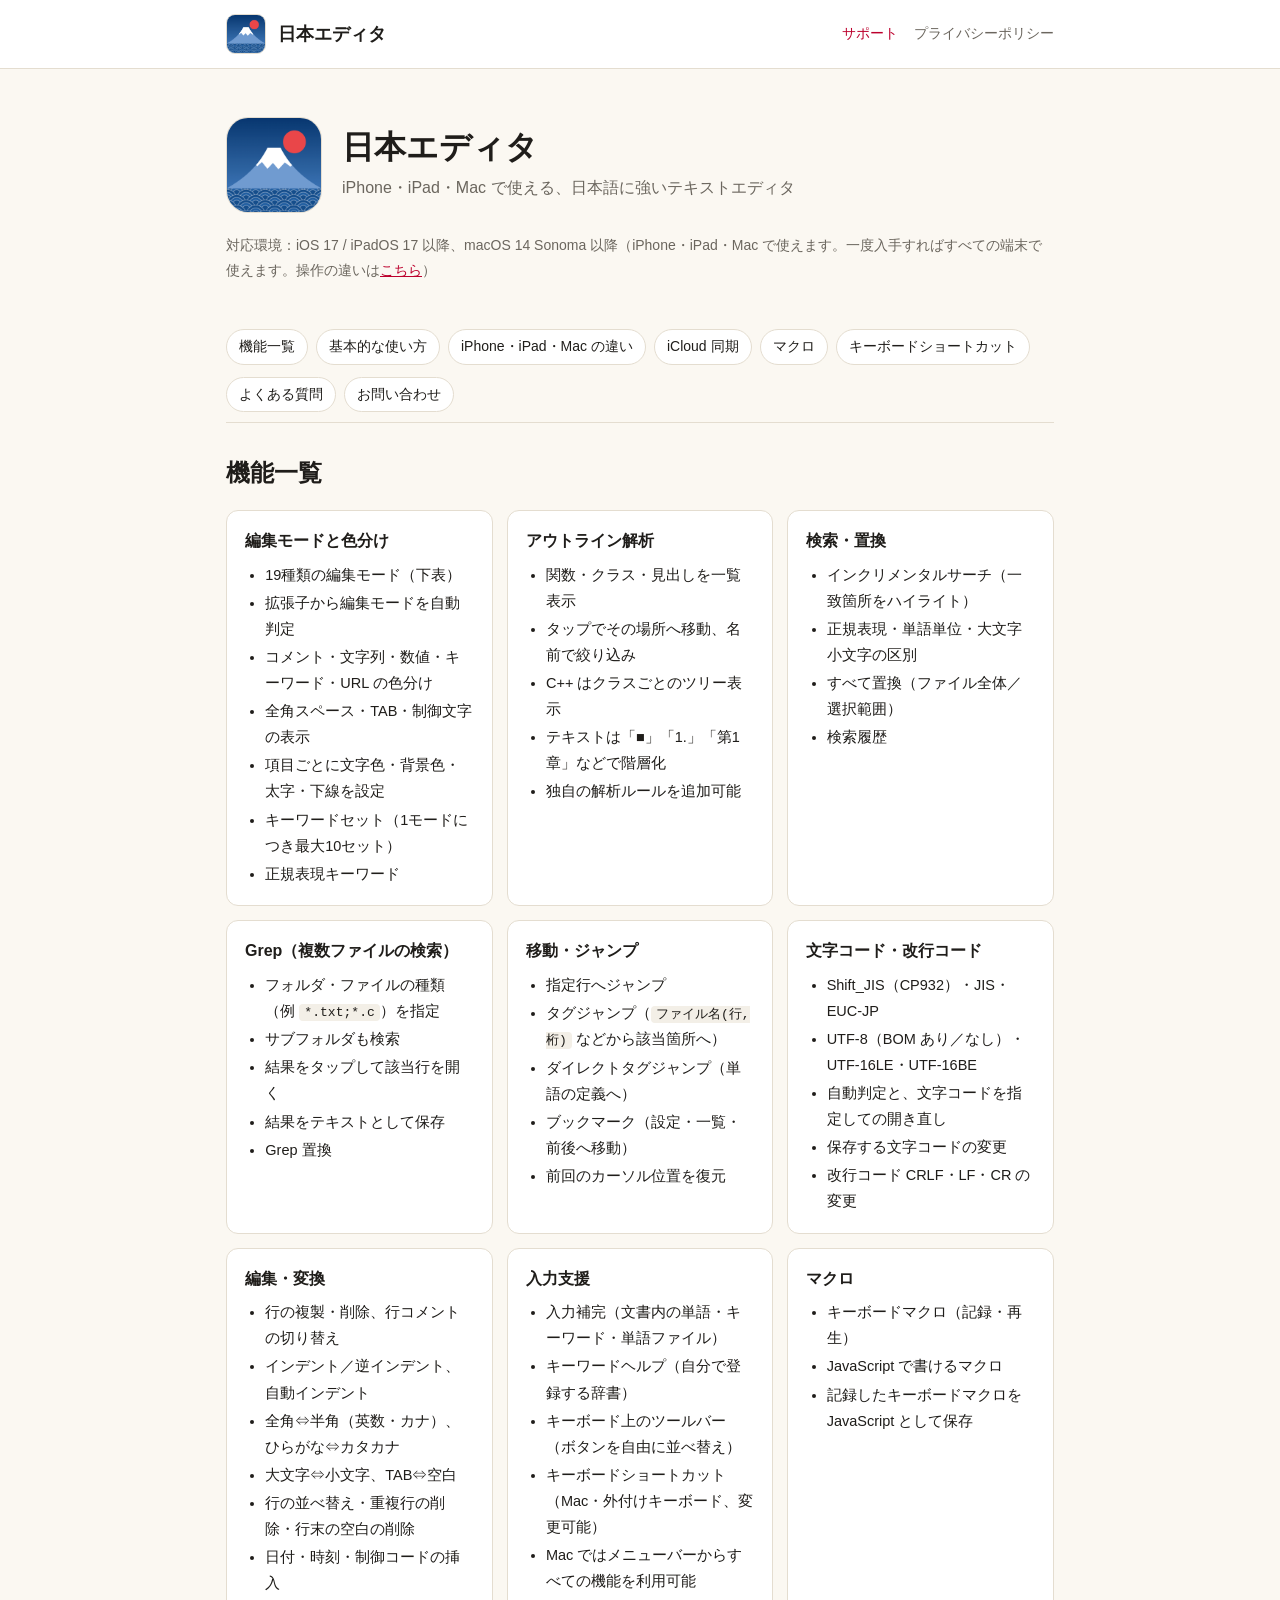
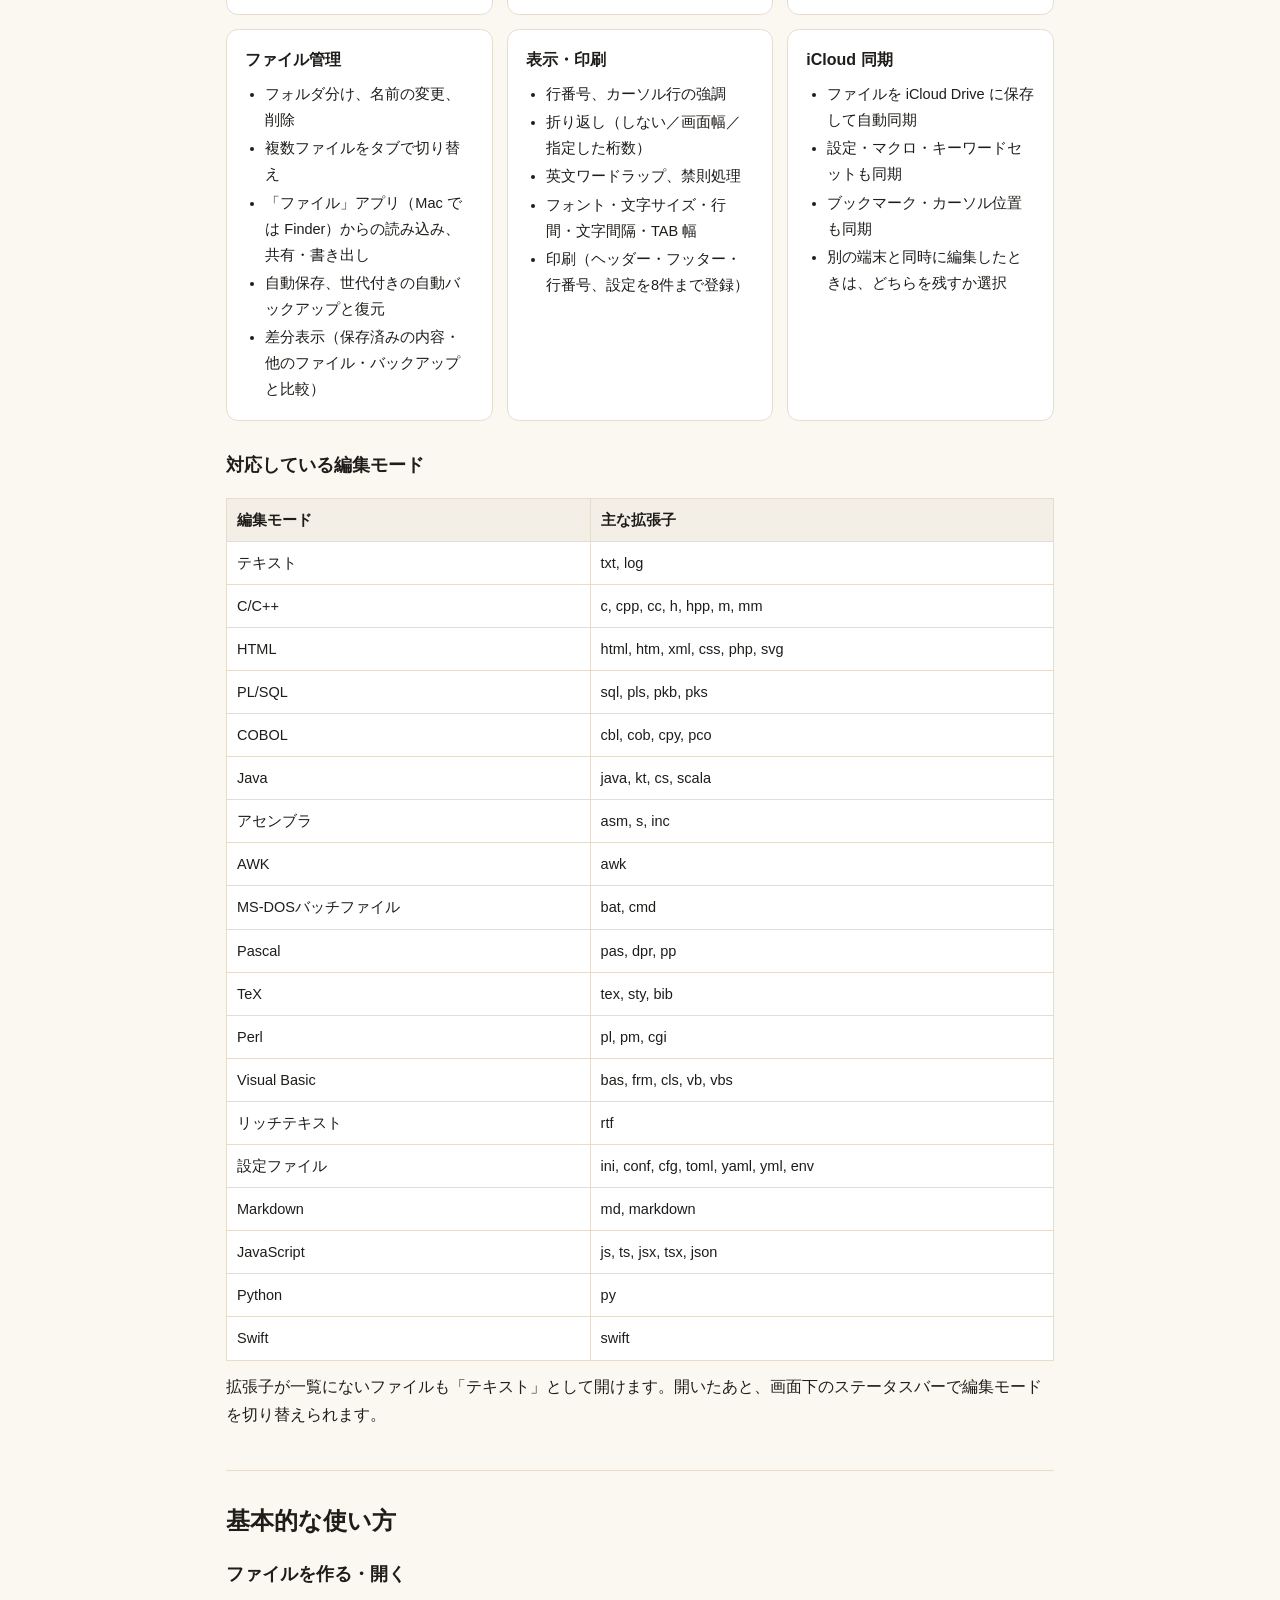
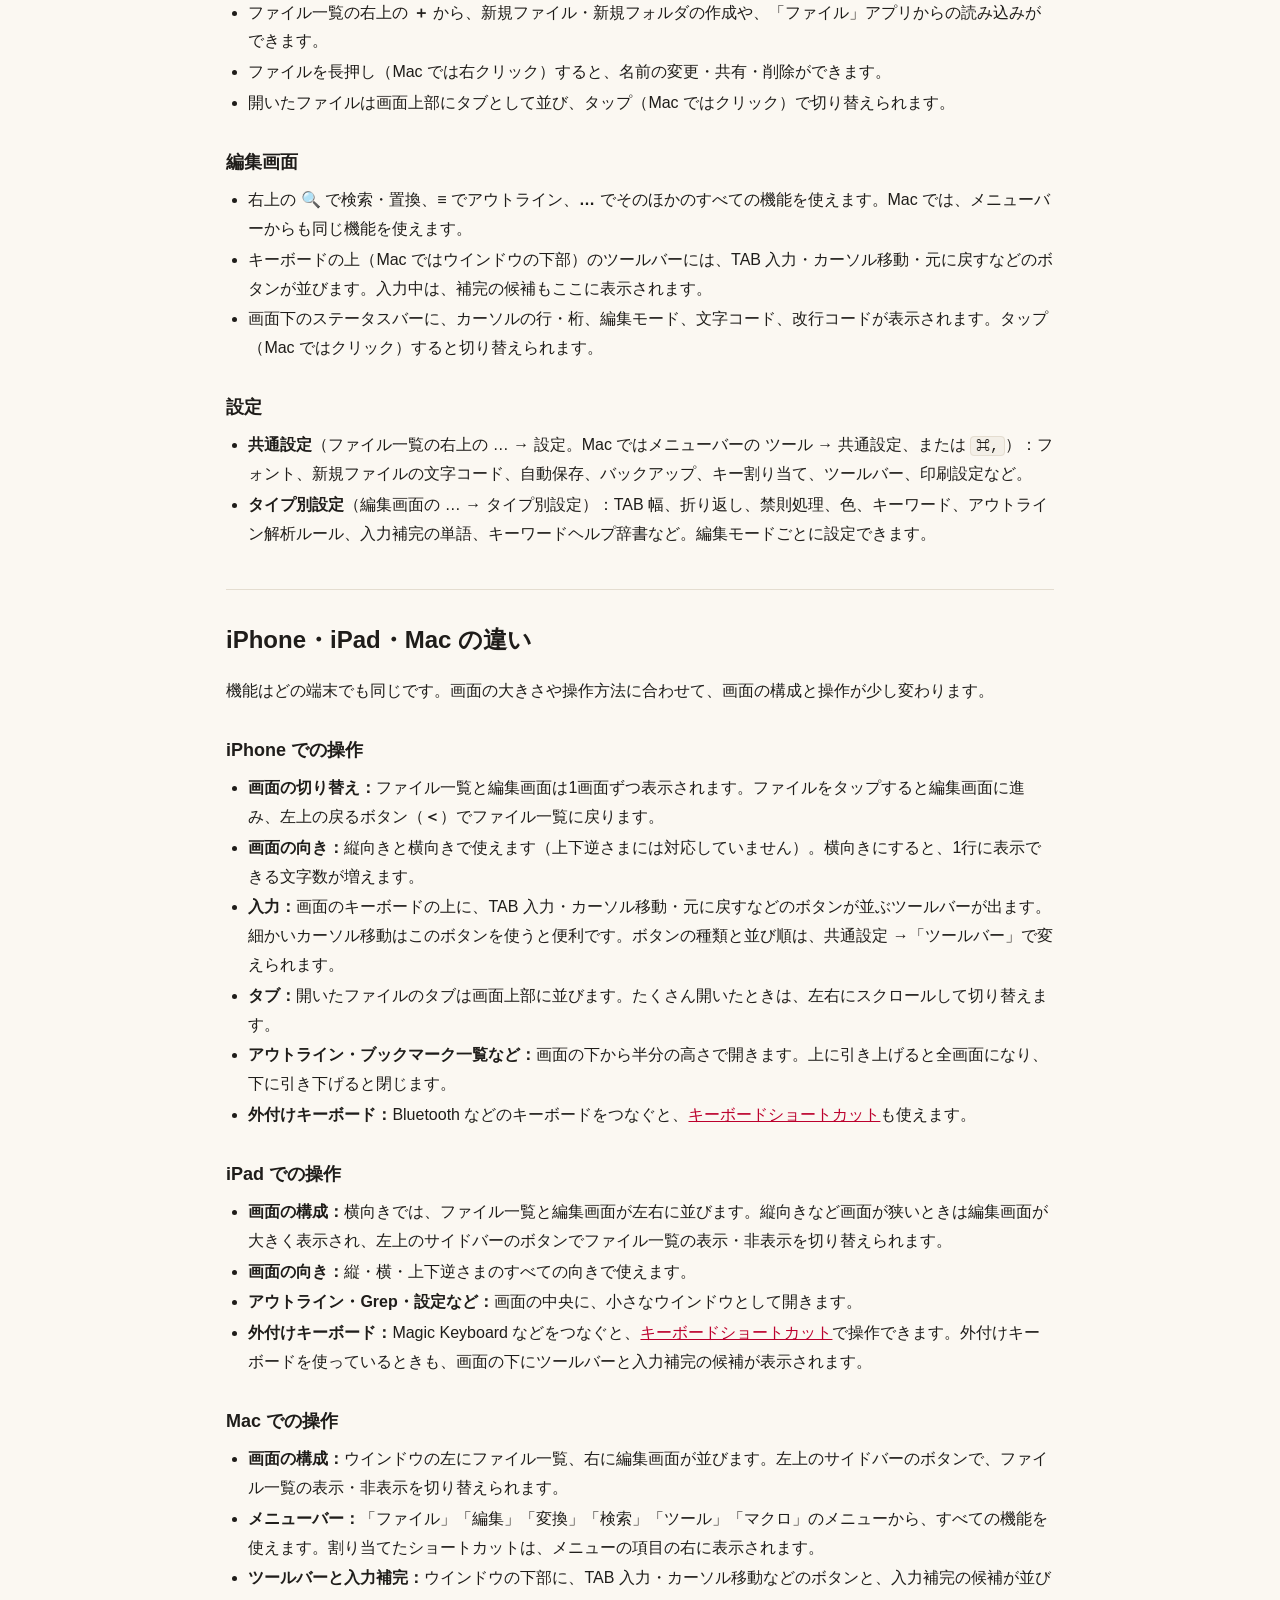
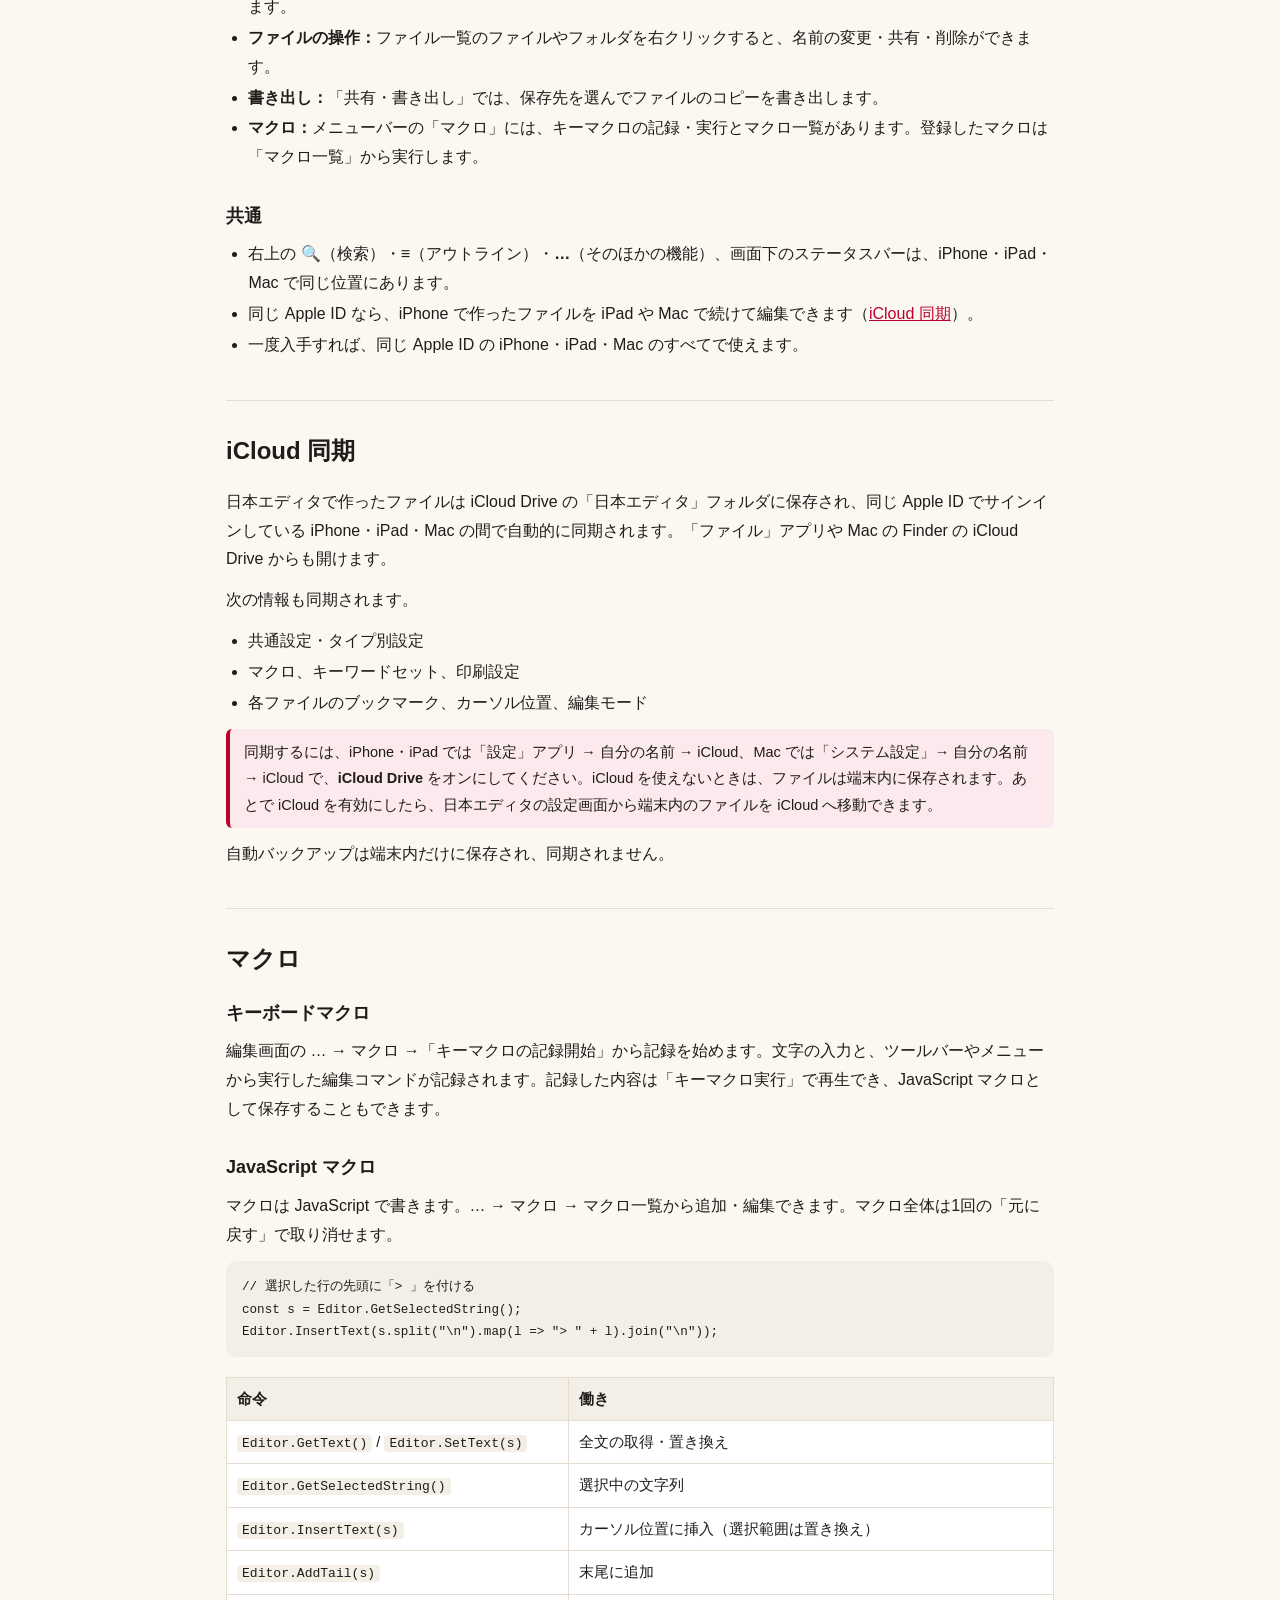
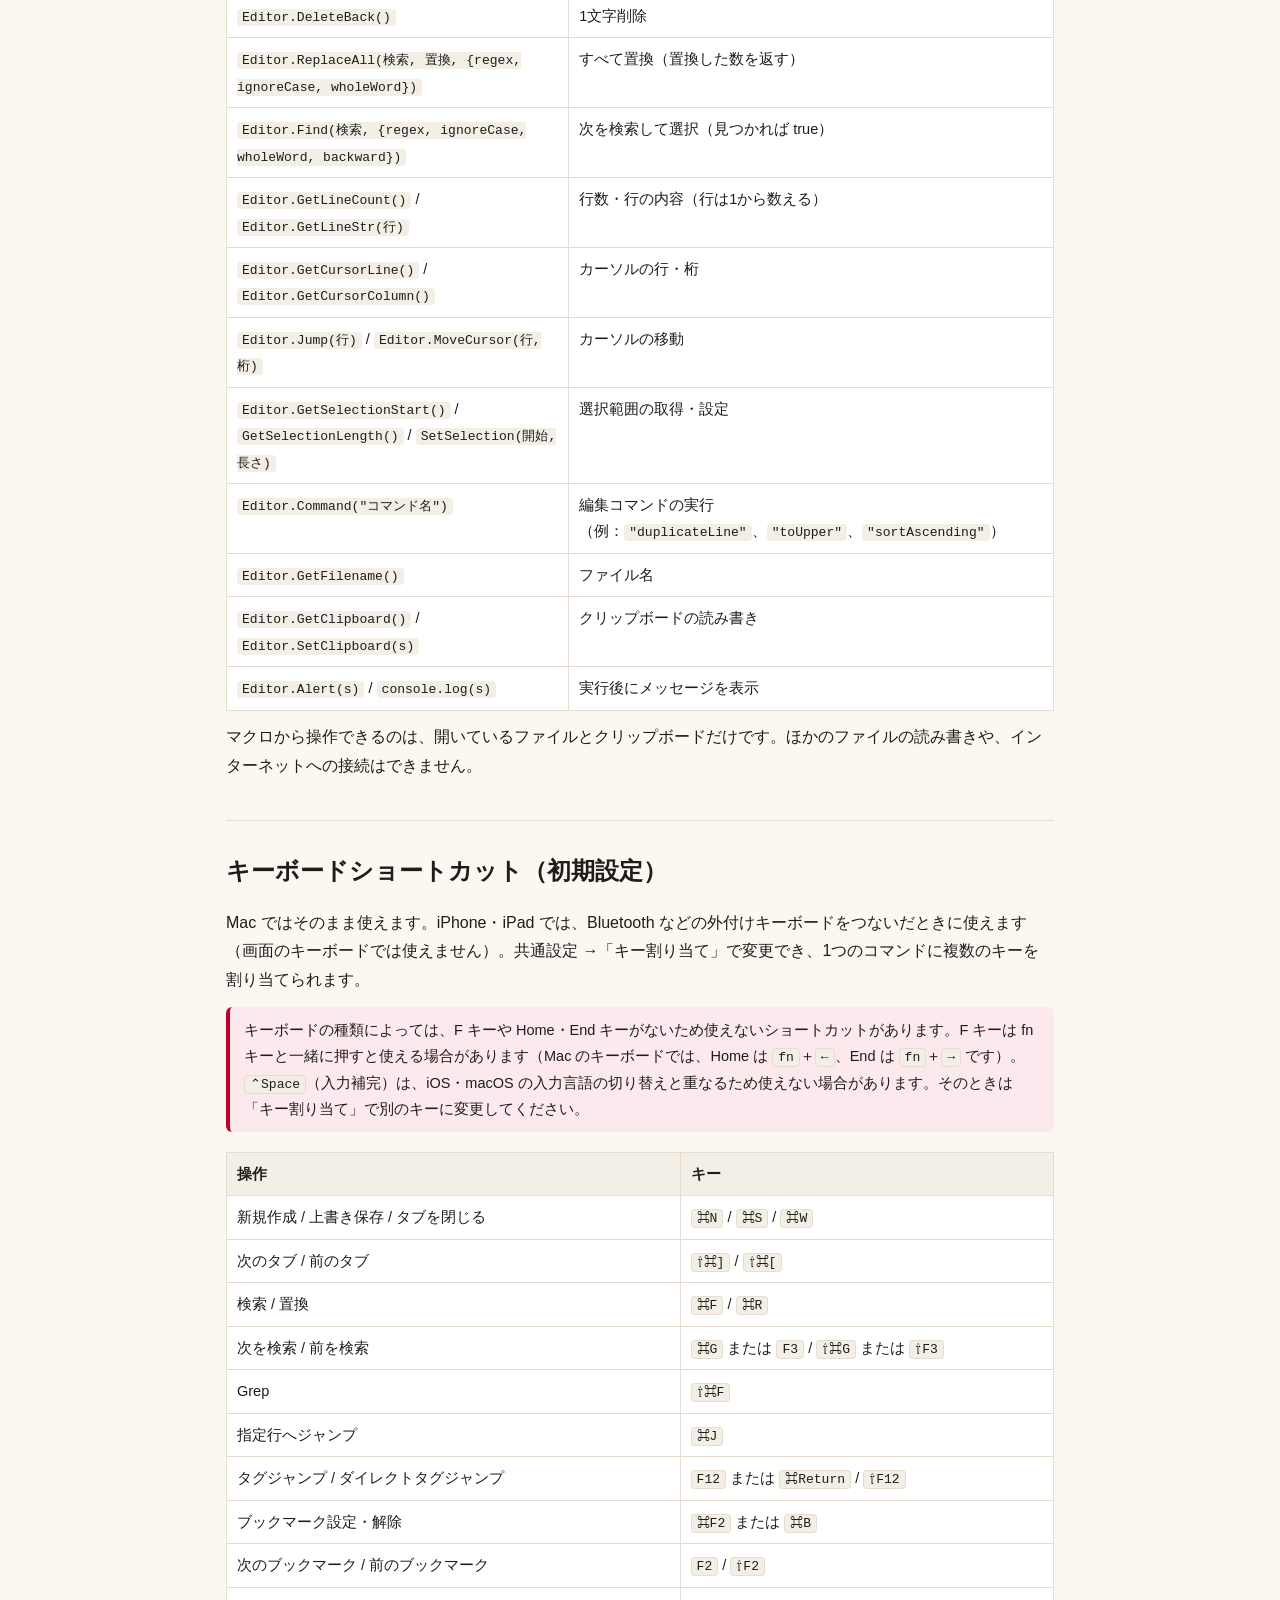
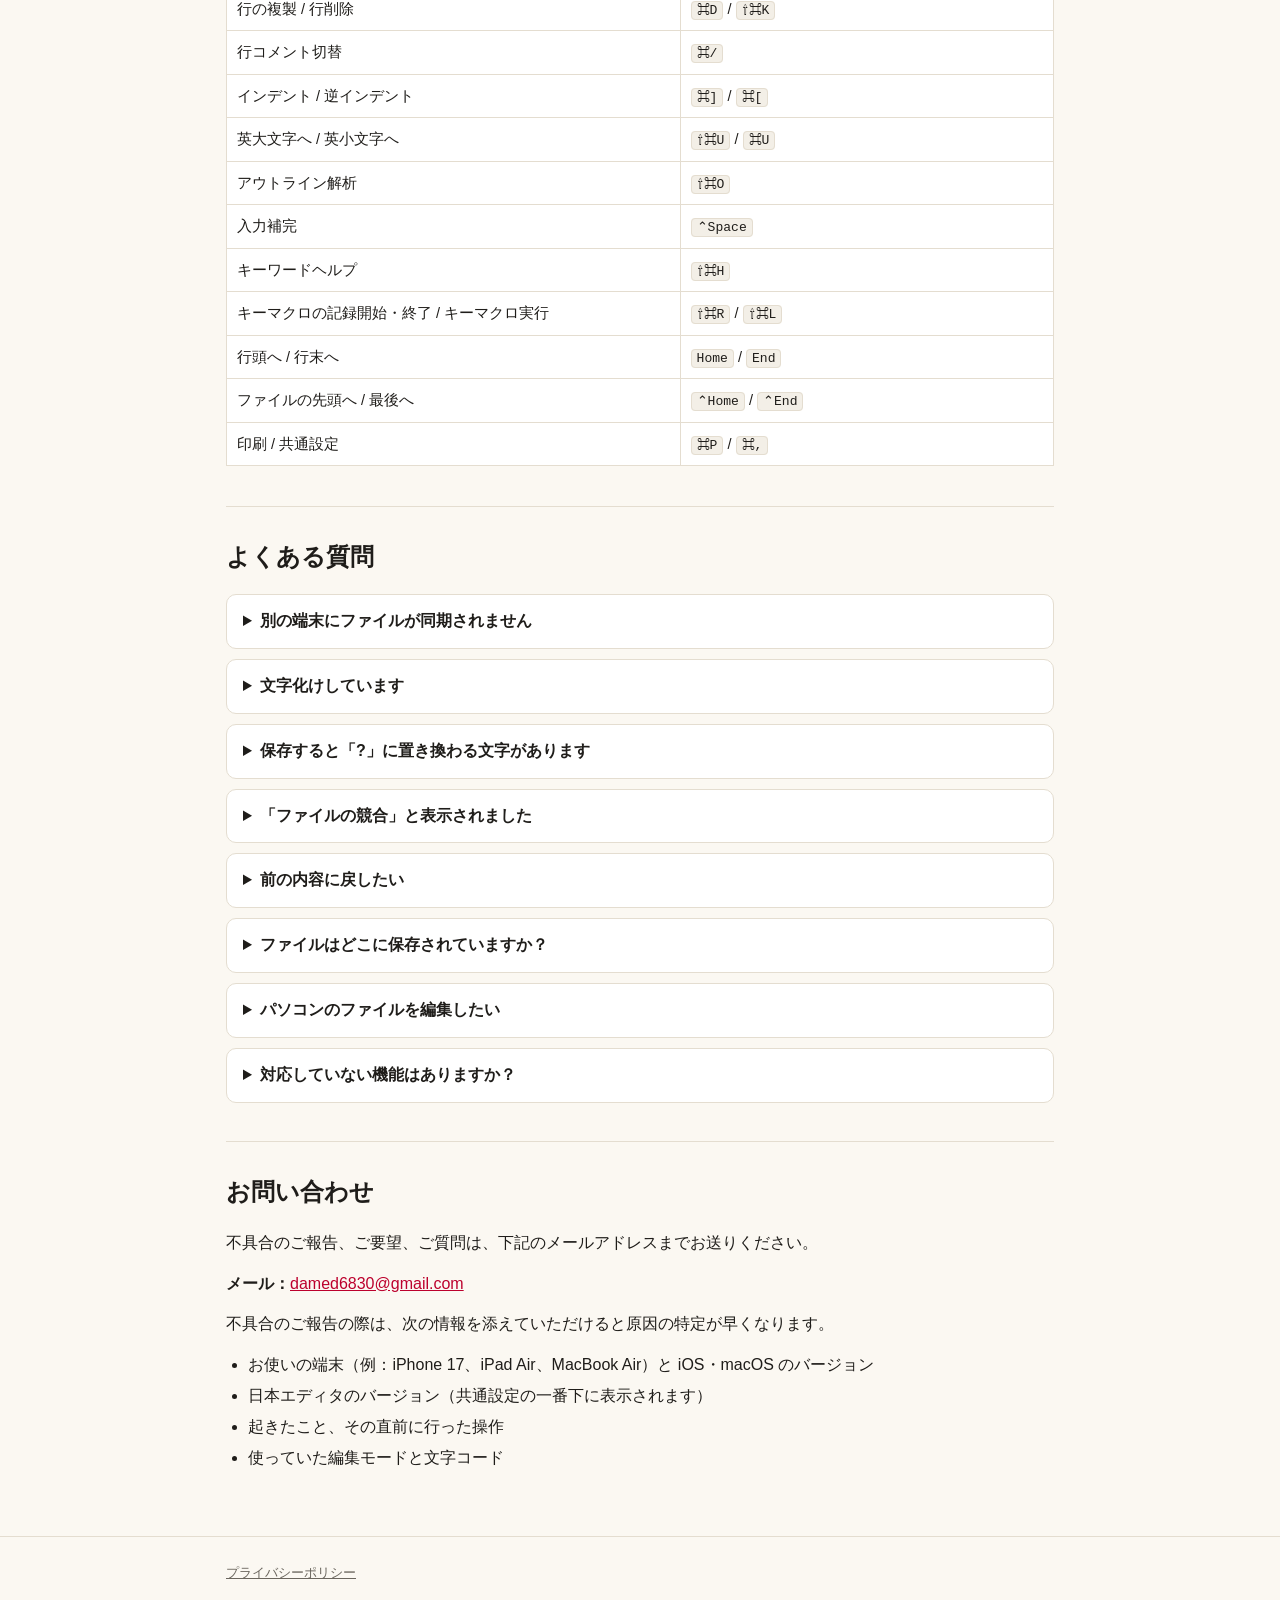
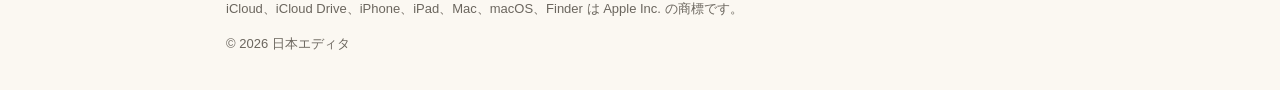
==== commit 293dc05b: "Mac版の対応" ====
--- a/index.html
+++ b/index.html
@@ -4,9 +4,9 @@
 <meta charset="utf-8">
 <meta name="viewport" content="width=device-width, initial-scale=1">
 <title>日本エディタ サポート</title>
-<meta name="description" content="iPhone・iPad 用テキストエディタ「日本エディタ」のサポートページです。機能一覧、使い方、よくある質問、お問い合わせ先を掲載しています。">
-<link rel="icon" href="icon.png">
-<link rel="apple-touch-icon" href="icon.png">
+<meta name="description" content="iPhone・iPad・Mac 用テキストエディタ「日本エディタ」のサポートページです。機能一覧、使い方、よくある質問、お問い合わせ先を掲載しています。">
+<link rel="icon" type="image/png" href="icon.png?v=2">
+<link rel="apple-touch-icon" href="icon.png?v=2">
 <link rel="stylesheet" href="style.css">
 </head>
 <body>
@@ -28,16 +28,16 @@
       <img src="icon.png" alt="日本エディタのアイコン">
       <div>
         <h1>日本エディタ</h1>
-        <p class="lead">iPhone・iPad で使える、日本語に強いテキストエディタ</p>
+        <p class="lead">iPhone・iPad・Mac で使える、日本語に強いテキストエディタ</p>
       </div>
     </div>
-    <p class="req">対応環境：iOS 17 / iPadOS 17 以降（iPhone・iPad の両方で使えます。操作の違いは<a href="#devices">こちら</a>）</p>
+    <p class="req">対応環境：iOS 17 / iPadOS 17 以降、macOS 14 Sonoma 以降（iPhone・iPad・Mac で使えます。一度入手すればすべての端末で使えます。操作の違いは<a href="#devices">こちら</a>）</p>
   </div>
 
   <ul class="toc">
     <li><a href="#features">機能一覧</a></li>
     <li><a href="#start">基本的な使い方</a></li>
-    <li><a href="#devices">iPhone と iPad の違い</a></li>
+    <li><a href="#devices">iPhone・iPad・Mac の違い</a></li>
     <li><a href="#sync">iCloud 同期</a></li>
     <li><a href="#macro">マクロ</a></li>
     <li><a href="#keys">キーボードショートカット</a></li>
@@ -130,7 +130,8 @@
         <li>入力補完（文書内の単語・キーワード・単語ファイル）</li>
         <li>キーワードヘルプ（自分で登録する辞書）</li>
         <li>キーボード上のツールバー（ボタンを自由に並べ替え）</li>
-        <li>外付けキーボードのショートカット（変更可能）</li>
+        <li>キーボードショートカット（Mac・外付けキーボード、変更可能）</li>
+        <li>Mac ではメニューバーからすべての機能を利用可能</li>
       </ul>
     </div>
     <div class="card">
@@ -146,7 +147,7 @@
       <ul>
         <li>フォルダ分け、名前の変更、削除</li>
         <li>複数ファイルをタブで切り替え</li>
-        <li>「ファイル」アプリからの読み込み、共有・書き出し</li>
+        <li>「ファイル」アプリ（Mac では Finder）からの読み込み、共有・書き出し</li>
         <li>自動保存、世代付きの自動バックアップと復元</li>
         <li>差分表示（保存済みの内容・他のファイル・バックアップと比較）</li>
       </ul>
@@ -209,28 +210,28 @@
   <h3>ファイルを作る・開く</h3>
   <ul>
     <li>ファイル一覧の右上の <strong>＋</strong> から、新規ファイル・新規フォルダの作成や、「ファイル」アプリからの読み込みができます。</li>
-    <li>ファイルを長押しすると、名前の変更・共有・削除ができます。</li>
-    <li>開いたファイルは画面上部にタブとして並び、タップで切り替えられます。</li>
+    <li>ファイルを長押し（Mac では右クリック）すると、名前の変更・共有・削除ができます。</li>
+    <li>開いたファイルは画面上部にタブとして並び、タップ（Mac ではクリック）で切り替えられます。</li>
   </ul>
 
   <h3>編集画面</h3>
   <ul>
-    <li>右上の <strong>🔍</strong> で検索・置換、<strong>≡</strong> でアウトライン、<strong>…</strong> でそのほかのすべての機能を使えます。</li>
-    <li>キーボードの上のツールバーには、TAB 入力・カーソル移動・元に戻すなどのボタンが並びます。入力中は、補完の候補もここに表示されます。</li>
-    <li>画面下のステータスバーに、カーソルの行・桁、編集モード、文字コード、改行コードが表示されます。タップすると切り替えられます。</li>
+    <li>右上の <strong>🔍</strong> で検索・置換、<strong>≡</strong> でアウトライン、<strong>…</strong> でそのほかのすべての機能を使えます。Mac では、メニューバーからも同じ機能を使えます。</li>
+    <li>キーボードの上（Mac ではウインドウの下部）のツールバーには、TAB 入力・カーソル移動・元に戻すなどのボタンが並びます。入力中は、補完の候補もここに表示されます。</li>
+    <li>画面下のステータスバーに、カーソルの行・桁、編集モード、文字コード、改行コードが表示されます。タップ（Mac ではクリック）すると切り替えられます。</li>
   </ul>
 
   <h3>設定</h3>
   <ul>
-    <li><strong>共通設定</strong>（ファイル一覧の右上の … → 設定）：フォント、新規ファイルの文字コード、自動保存、バックアップ、キー割り当て、ツールバー、印刷設定など。</li>
+    <li><strong>共通設定</strong>（ファイル一覧の右上の … → 設定。Mac ではメニューバーの ツール → 共通設定、または <kbd>⌘,</kbd>）：フォント、新規ファイルの文字コード、自動保存、バックアップ、キー割り当て、ツールバー、印刷設定など。</li>
     <li><strong>タイプ別設定</strong>（編集画面の … → タイプ別設定）：TAB 幅、折り返し、禁則処理、色、キーワード、アウトライン解析ルール、入力補完の単語、キーワードヘルプ辞書など。編集モードごとに設定できます。</li>
   </ul>
 </section>
 
-<!-- ===================== iPhone と iPad の違い ===================== -->
+<!-- ===================== iPhone・iPad・Mac の違い ===================== -->
 <section id="devices">
-  <h2>iPhone と iPad の違い</h2>
-  <p>機能はどちらも同じです。画面の大きさに合わせて、画面の構成と操作が少し変わります。</p>
+  <h2>iPhone・iPad・Mac の違い</h2>
+  <p>機能はどの端末でも同じです。画面の大きさや操作方法に合わせて、画面の構成と操作が少し変わります。</p>
 
   <h3>iPhone での操作</h3>
   <ul>
@@ -250,17 +251,28 @@
     <li><strong>外付けキーボード：</strong>Magic Keyboard などをつなぐと、<a href="#keys">キーボードショートカット</a>で操作できます。外付けキーボードを使っているときも、画面の下にツールバーと入力補完の候補が表示されます。</li>
   </ul>
 
+  <h3>Mac での操作</h3>
+  <ul>
+    <li><strong>画面の構成：</strong>ウインドウの左にファイル一覧、右に編集画面が並びます。左上のサイドバーのボタンで、ファイル一覧の表示・非表示を切り替えられます。</li>
+    <li><strong>メニューバー：</strong>「ファイル」「編集」「変換」「検索」「ツール」「マクロ」のメニューから、すべての機能を使えます。割り当てたショートカットは、メニューの項目の右に表示されます。</li>
+    <li><strong>ツールバーと入力補完：</strong>ウインドウの下部に、TAB 入力・カーソル移動などのボタンと、入力補完の候補が並びます。</li>
+    <li><strong>ファイルの操作：</strong>ファイル一覧のファイルやフォルダを右クリックすると、名前の変更・共有・削除ができます。</li>
+    <li><strong>書き出し：</strong>「共有・書き出し」では、保存先を選んでファイルのコピーを書き出します。</li>
+    <li><strong>マクロ：</strong>メニューバーの「マクロ」には、キーマクロの記録・実行とマクロ一覧があります。登録したマクロは「マクロ一覧」から実行します。</li>
+  </ul>
+
   <h3>共通</h3>
   <ul>
-    <li>右上の <strong>🔍</strong>（検索）・<strong>≡</strong>（アウトライン）・<strong>…</strong>（そのほかの機能）、画面下のステータスバーは、iPhone・iPad で同じ位置にあります。</li>
-    <li>同じ Apple ID なら、iPhone で作ったファイルを iPad で続けて編集できます（<a href="#sync">iCloud 同期</a>）。</li>
+    <li>右上の <strong>🔍</strong>（検索）・<strong>≡</strong>（アウトライン）・<strong>…</strong>（そのほかの機能）、画面下のステータスバーは、iPhone・iPad・Mac で同じ位置にあります。</li>
+    <li>同じ Apple ID なら、iPhone で作ったファイルを iPad や Mac で続けて編集できます（<a href="#sync">iCloud 同期</a>）。</li>
+    <li>一度入手すれば、同じ Apple ID の iPhone・iPad・Mac のすべてで使えます。</li>
   </ul>
 </section>
 
 <!-- ===================== iCloud 同期 ===================== -->
 <section id="sync">
   <h2>iCloud 同期</h2>
-  <p>日本エディタで作ったファイルは iCloud Drive の「日本エディタ」フォルダに保存され、同じ Apple ID でサインインしている iPhone・iPad の間で自動的に同期されます。「ファイル」アプリの iCloud Drive からも開けます。</p>
+  <p>日本エディタで作ったファイルは iCloud Drive の「日本エディタ」フォルダに保存され、同じ Apple ID でサインインしている iPhone・iPad・Mac の間で自動的に同期されます。「ファイル」アプリや Mac の Finder の iCloud Drive からも開けます。</p>
   <p>次の情報も同期されます。</p>
   <ul>
     <li>共通設定・タイプ別設定</li>
@@ -268,7 +280,7 @@
     <li>各ファイルのブックマーク、カーソル位置、編集モード</li>
   </ul>
   <div class="note">
-    同期するには、「設定」アプリ → 自分の名前 → iCloud で <strong>iCloud Drive</strong> をオンにしてください。iCloud を使えないときは、ファイルは端末内に保存されます。あとで iCloud を有効にしたら、日本エディタの設定画面から端末内のファイルを iCloud へ移動できます。
+    同期するには、iPhone・iPad では「設定」アプリ → 自分の名前 → iCloud、Mac では「システム設定」→ 自分の名前 → iCloud で、<strong>iCloud Drive</strong> をオンにしてください。iCloud を使えないときは、ファイルは端末内に保存されます。あとで iCloud を有効にしたら、日本エディタの設定画面から端末内のファイルを iCloud へ移動できます。
   </div>
   <p>自動バックアップは端末内だけに保存され、同期されません。</p>
 </section>
@@ -313,10 +325,10 @@
 <!-- ===================== ショートカット ===================== -->
 <section id="keys">
   <h2>キーボードショートカット（初期設定）</h2>
-  <p>iPhone・iPad に Bluetooth などの外付けキーボードをつないだときに使えます（画面のキーボードでは使えません）。共通設定 →「キー割り当て」で変更でき、1つのコマンドに複数のキーを割り当てられます。</p>
+  <p>Mac ではそのまま使えます。iPhone・iPad では、Bluetooth などの外付けキーボードをつないだときに使えます（画面のキーボードでは使えません）。共通設定 →「キー割り当て」で変更でき、1つのコマンドに複数のキーを割り当てられます。</p>
   <div class="note">
-    キーボードの種類によっては、F キーや Home・End キーがないため使えないショートカットがあります。F キーは fn キーと一緒に押すと使える場合があります。<br>
-    <kbd>⌃Space</kbd>（入力補完）は、iOS の入力言語の切り替えと重なるため使えない場合があります。そのときは「キー割り当て」で別のキーに変更してください。
+    キーボードの種類によっては、F キーや Home・End キーがないため使えないショートカットがあります。F キーは fn キーと一緒に押すと使える場合があります（Mac のキーボードでは、Home は <kbd>fn</kbd>＋<kbd>←</kbd>、End は <kbd>fn</kbd>＋<kbd>→</kbd> です）。<br>
+    <kbd>⌃Space</kbd>（入力補完）は、iOS・macOS の入力言語の切り替えと重なるため使えない場合があります。そのときは「キー割り当て」で別のキーに変更してください。
   </div>
   <div class="table-scroll">
   <table>
@@ -356,7 +368,7 @@
     <p>次の点を確認してください。</p>
     <ul>
       <li>両方の端末が同じ Apple ID でサインインしていること</li>
-      <li>「設定」アプリ → 自分の名前 → iCloud で iCloud Drive がオンになっていること</li>
+      <li>iCloud Drive がオンになっていること（iPhone・iPad は「設定」アプリ、Mac は「システム設定」→ 自分の名前 → iCloud）</li>
       <li>ネットワークにつながっていること。また、iCloud の空き容量が足りていること</li>
     </ul>
     <p>ファイル一覧の上部に「iCloud で同期中」と表示されていれば、iCloud を使っています。「この端末のみに保存」と表示されているときは、iCloud を使えない状態です。同期には数分かかることがあります。</p>
@@ -364,7 +376,7 @@
 
   <details>
     <summary>文字化けしています</summary>
-    <p>編集画面の … →「文字コードを指定して開き直す」で、正しい文字コード（Shift_JIS、EUC-JP など）を選んでください。画面下のステータスバーの文字コード表示をタップしても選べます。</p>
+    <p>編集画面の …（Mac ではメニューバーの「ファイル」）→「文字コードを指定して開き直す」で、正しい文字コード（Shift_JIS、EUC-JP など）を選んでください。画面下のステータスバーの文字コード表示をタップしても選べます。</p>
   </details>
 
   <details>
@@ -385,20 +397,21 @@
 
   <details>
     <summary>ファイルはどこに保存されていますか？</summary>
-    <p>iCloud を使っているときは、iCloud Drive の「日本エディタ」フォルダです。「ファイル」アプリからも見られます。iCloud を使っていないときは、端末内の「このiPhone（iPad）内」→「日本エディタ」フォルダです。</p>
+    <p>iCloud を使っているときは、iCloud Drive の「日本エディタ」フォルダです。iPhone・iPad では「ファイル」アプリ、Mac では Finder の iCloud Drive から見られます。iCloud を使っていないときは、iPhone・iPad では端末内の「このiPhone（iPad）内」→「日本エディタ」フォルダ、Mac ではアプリ専用の保存場所に保存されます。</p>
   </details>
 
   <details>
     <summary>パソコンのファイルを編集したい</summary>
-    <p>パソコンから iCloud Drive の「日本エディタ」フォルダにファイルを置くと、日本エディタで開けます。また、ファイル一覧の ＋ →「『ファイル』から読み込む」を使うと、他の場所にあるファイルを取り込めます。</p>
+    <p>Mac 版の日本エディタで直接編集できます。Windows パソコンなどからは、iCloud Drive の「日本エディタ」フォルダにファイルを置くと、日本エディタで開けます。また、ファイル一覧の ＋ →「『ファイル』から読み込む」を使うと、他の場所にあるファイルを取り込めます。</p>
   </details>
 
   <details>
     <summary>対応していない機能はありますか？</summary>
-    <p>iOS の仕組み上、次の機能には対応していません。</p>
+    <p>iOS・macOS の仕組み上、次の機能には対応していません。</p>
     <ul>
       <li>矩形（箱型）選択</li>
       <li>アプリの常駐</li>
+      <li>複数のウインドウ（Mac）。ファイルはタブで切り替えてください</li>
       <li>VBScript などの JavaScript 以外の言語で書いたマクロ</li>
       <li>UTF-7 の読み書き</li>
     </ul>
@@ -412,7 +425,7 @@
   <p><strong>メール：</strong><a href="mailto:damed6830@gmail.com">damed6830@gmail.com</a></p>
   <p>不具合のご報告の際は、次の情報を添えていただけると原因の特定が早くなります。</p>
   <ul>
-    <li>お使いの端末（例：iPhone 17、iPad Air）と iOS のバージョン</li>
+    <li>お使いの端末（例：iPhone 17、iPad Air、MacBook Air）と iOS・macOS のバージョン</li>
     <li>日本エディタのバージョン（共通設定の一番下に表示されます）</li>
     <li>起きたこと、その直前に行った操作</li>
     <li>使っていた編集モードと文字コード</li>
@@ -425,7 +438,7 @@
 <footer class="site">
   <div class="wrap">
     <p><a href="privacy.html">プライバシーポリシー</a></p>
-    <p>iCloud、iCloud Drive、iPhone、iPad は Apple Inc. の商標です。</p>
+    <p>iCloud、iCloud Drive、iPhone、iPad、Mac、macOS、Finder は Apple Inc. の商標です。</p>
     <p>&copy; 2026 日本エディタ</p>
   </div>
 </footer>
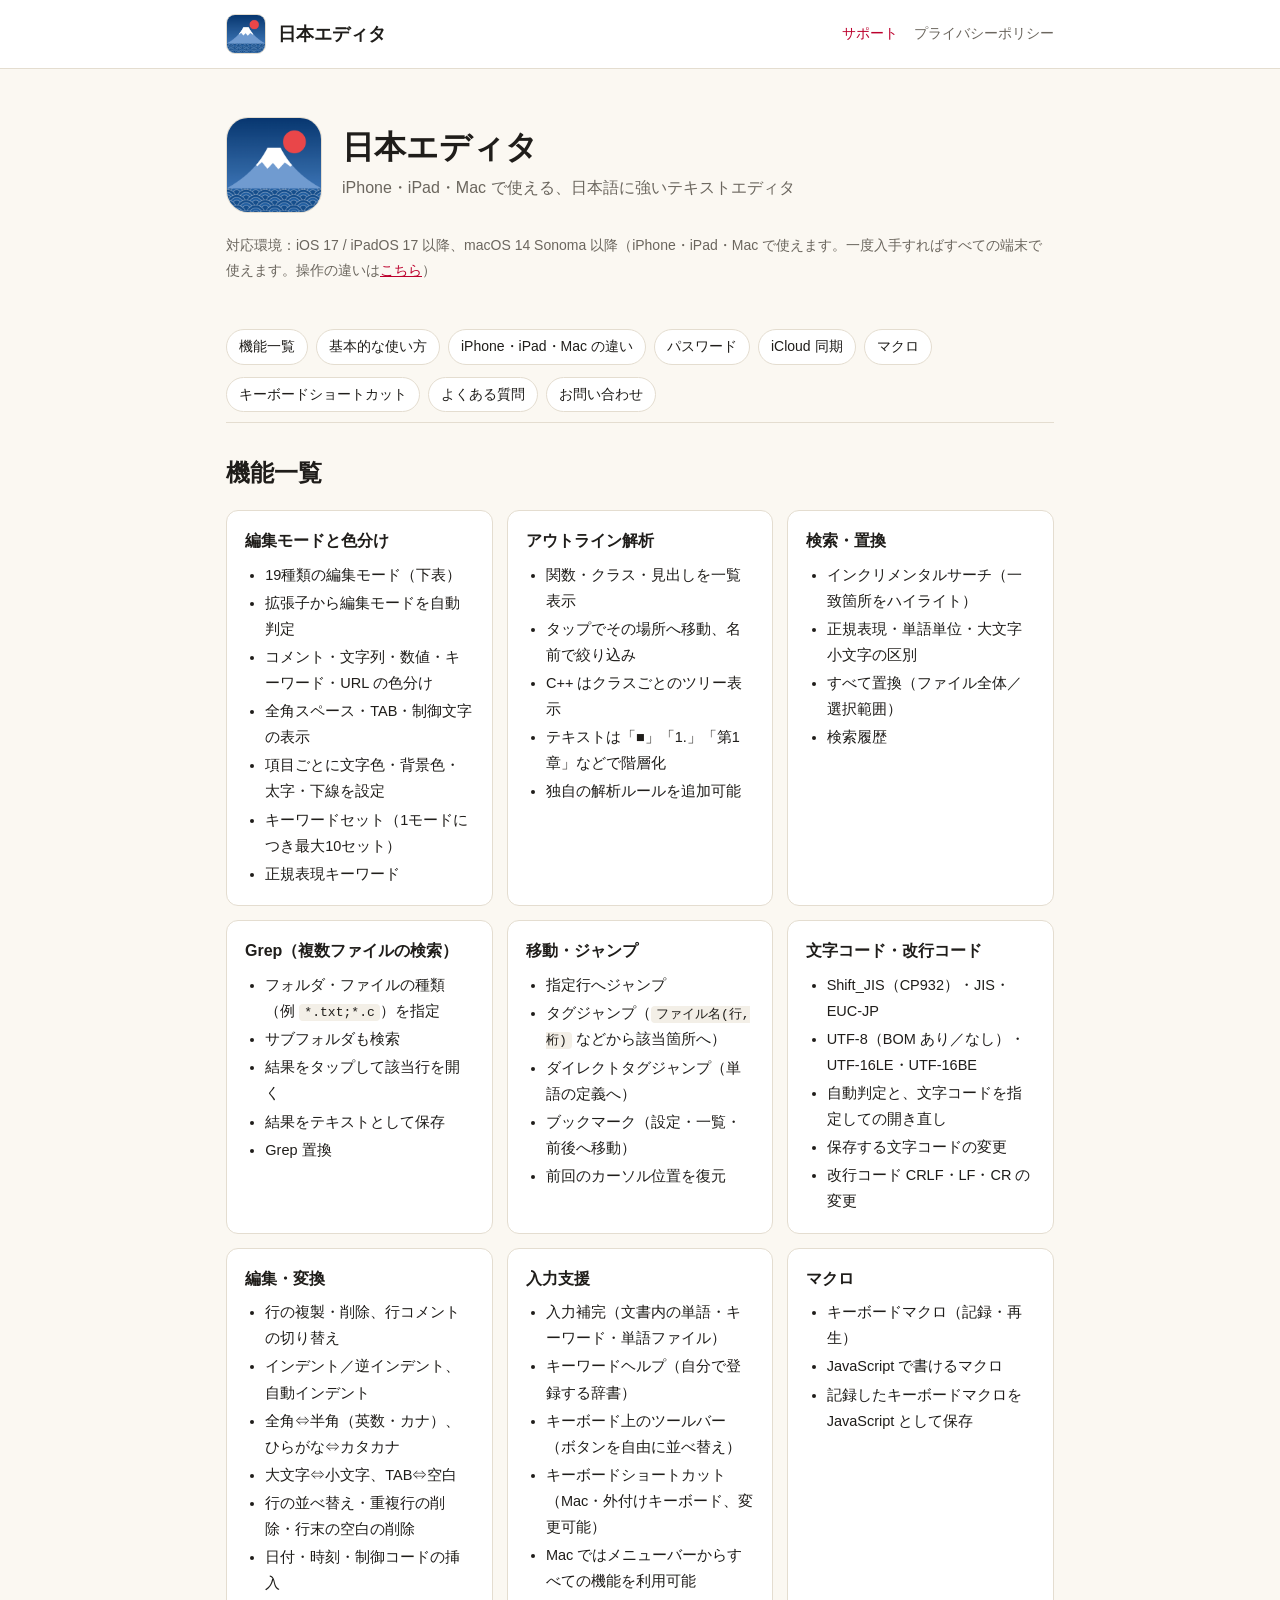
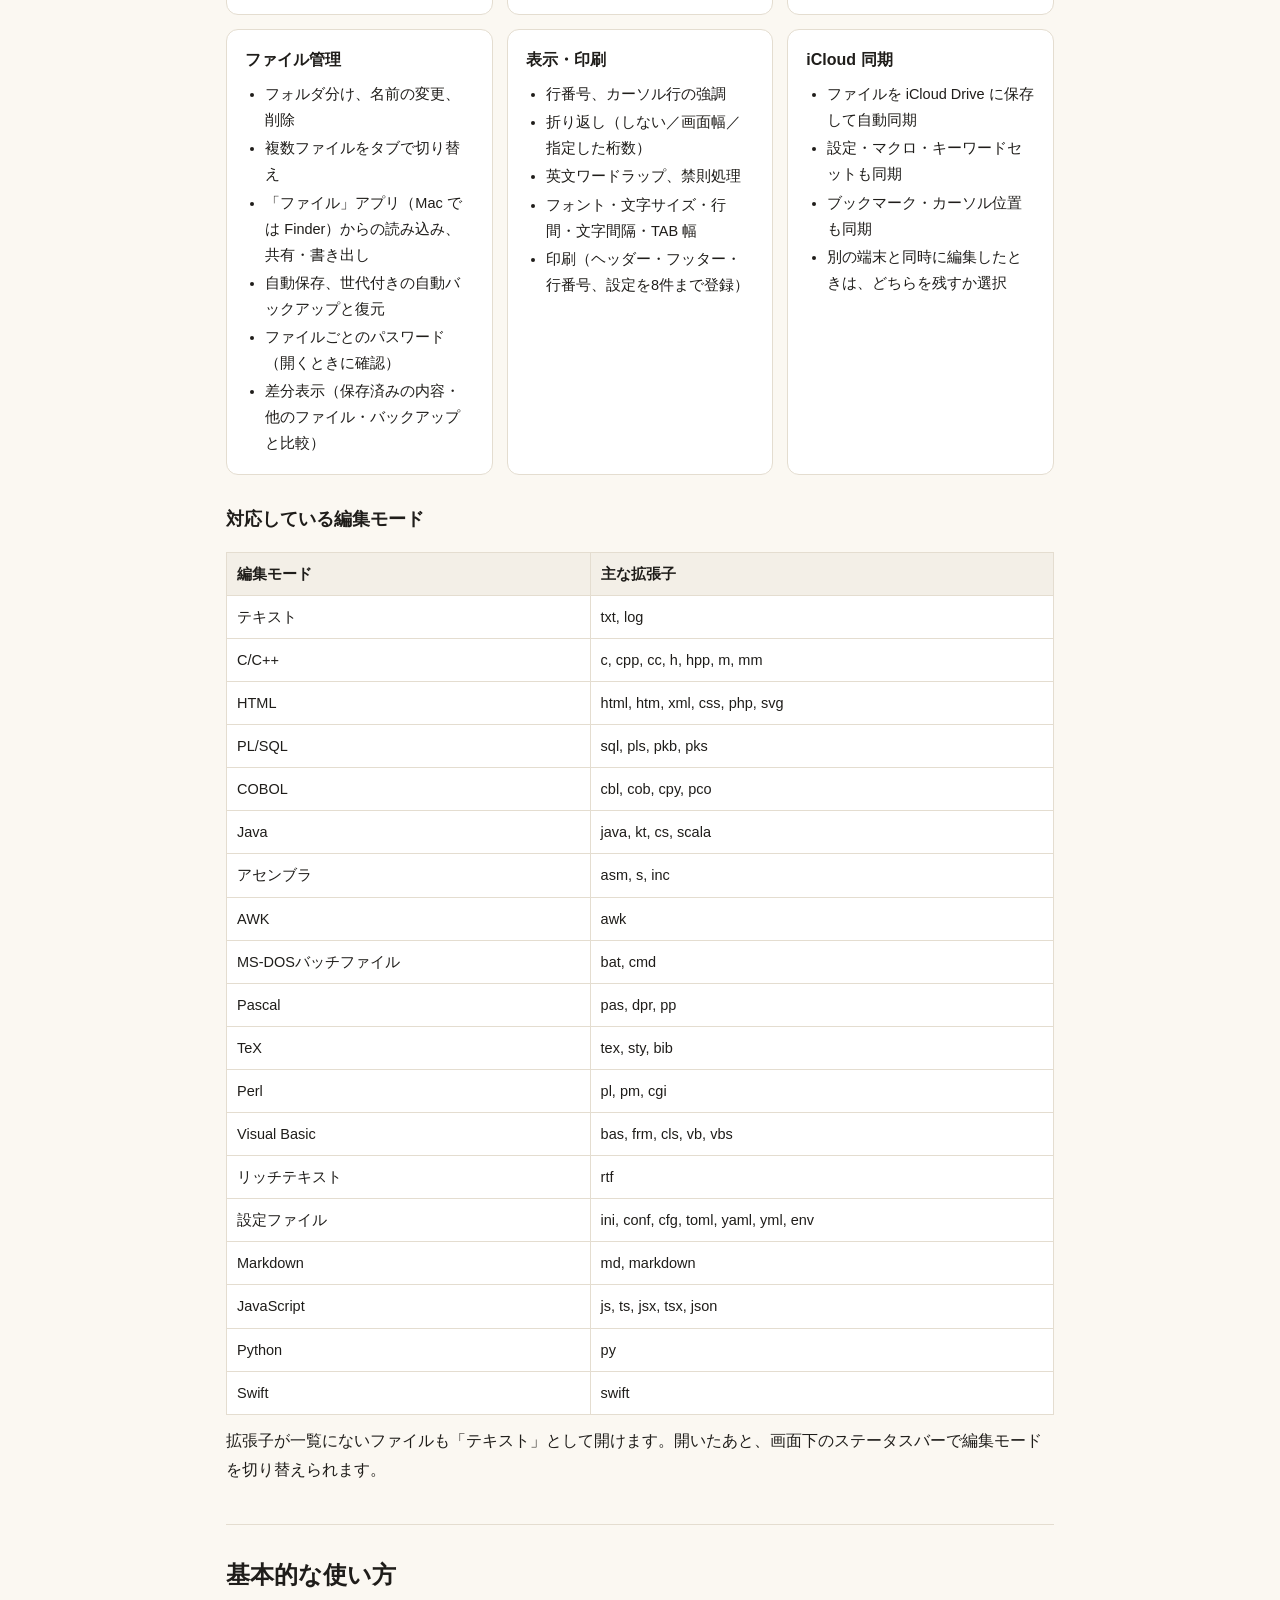
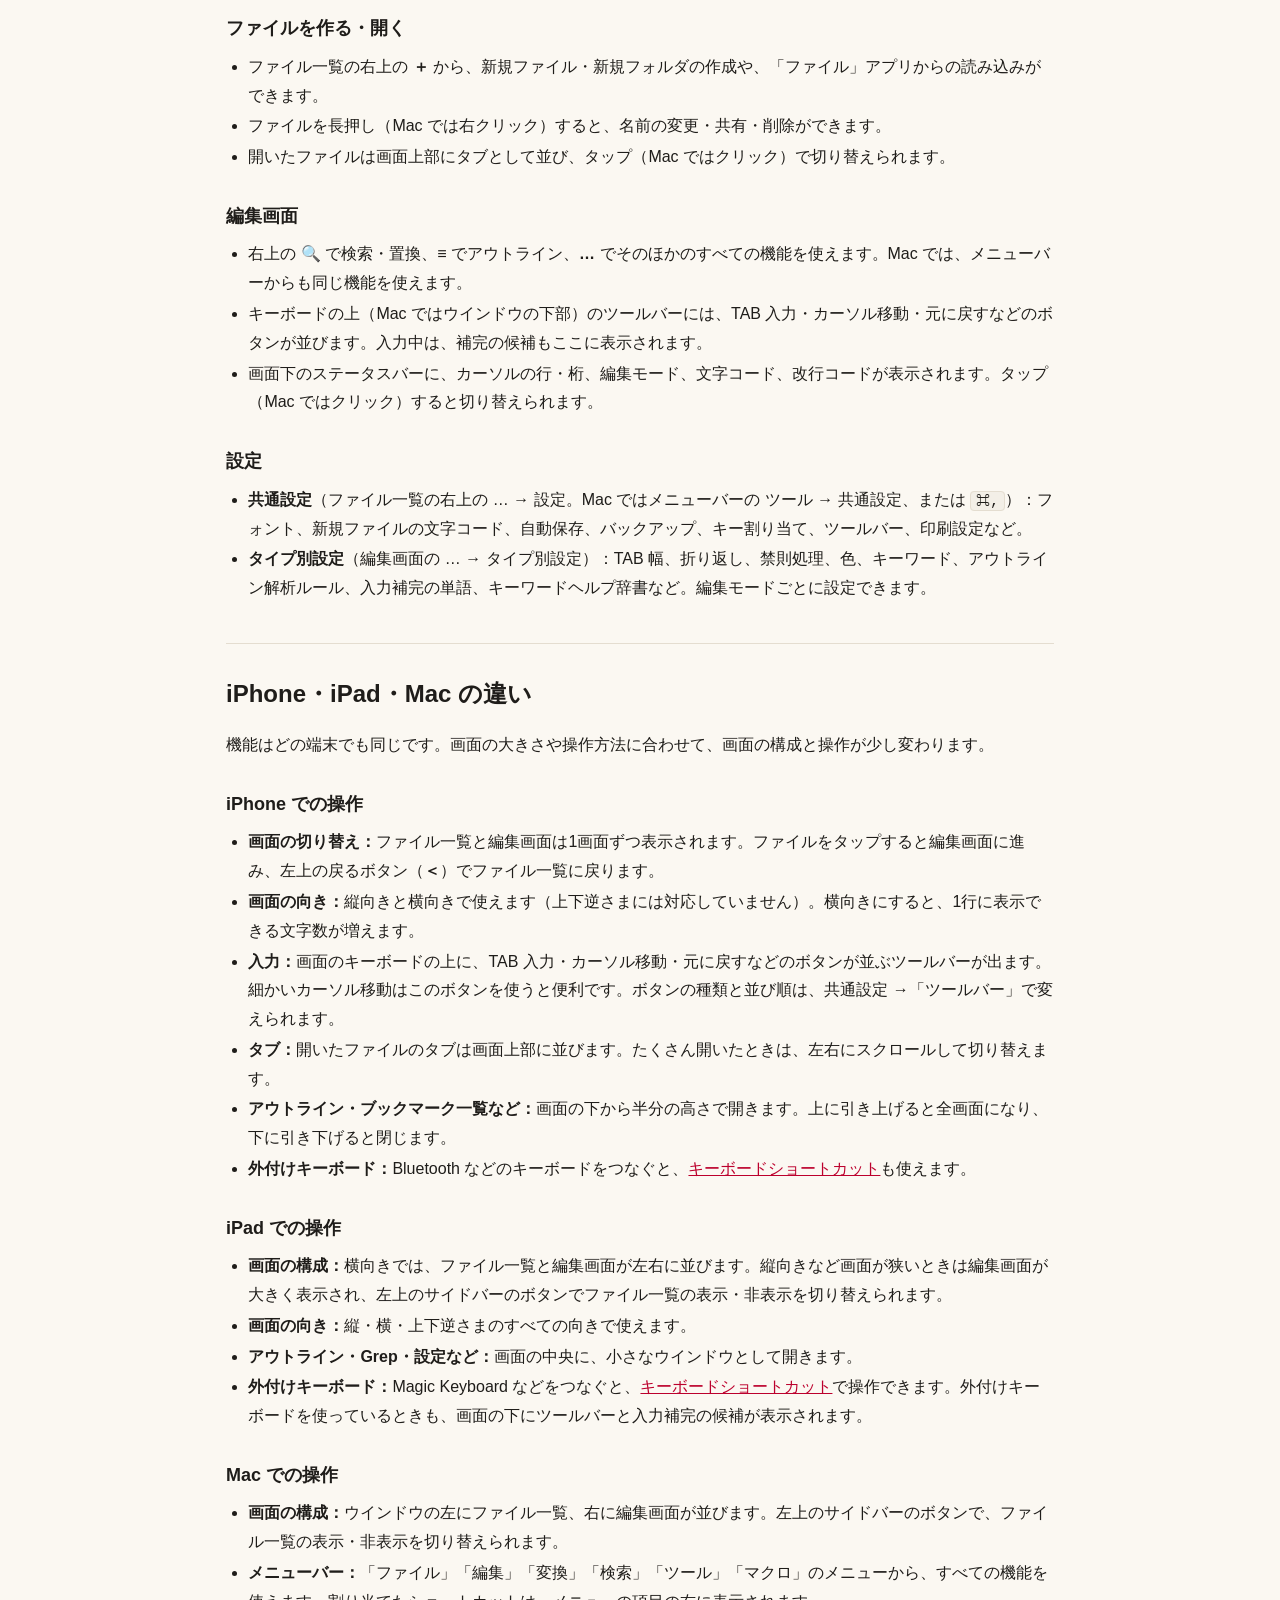
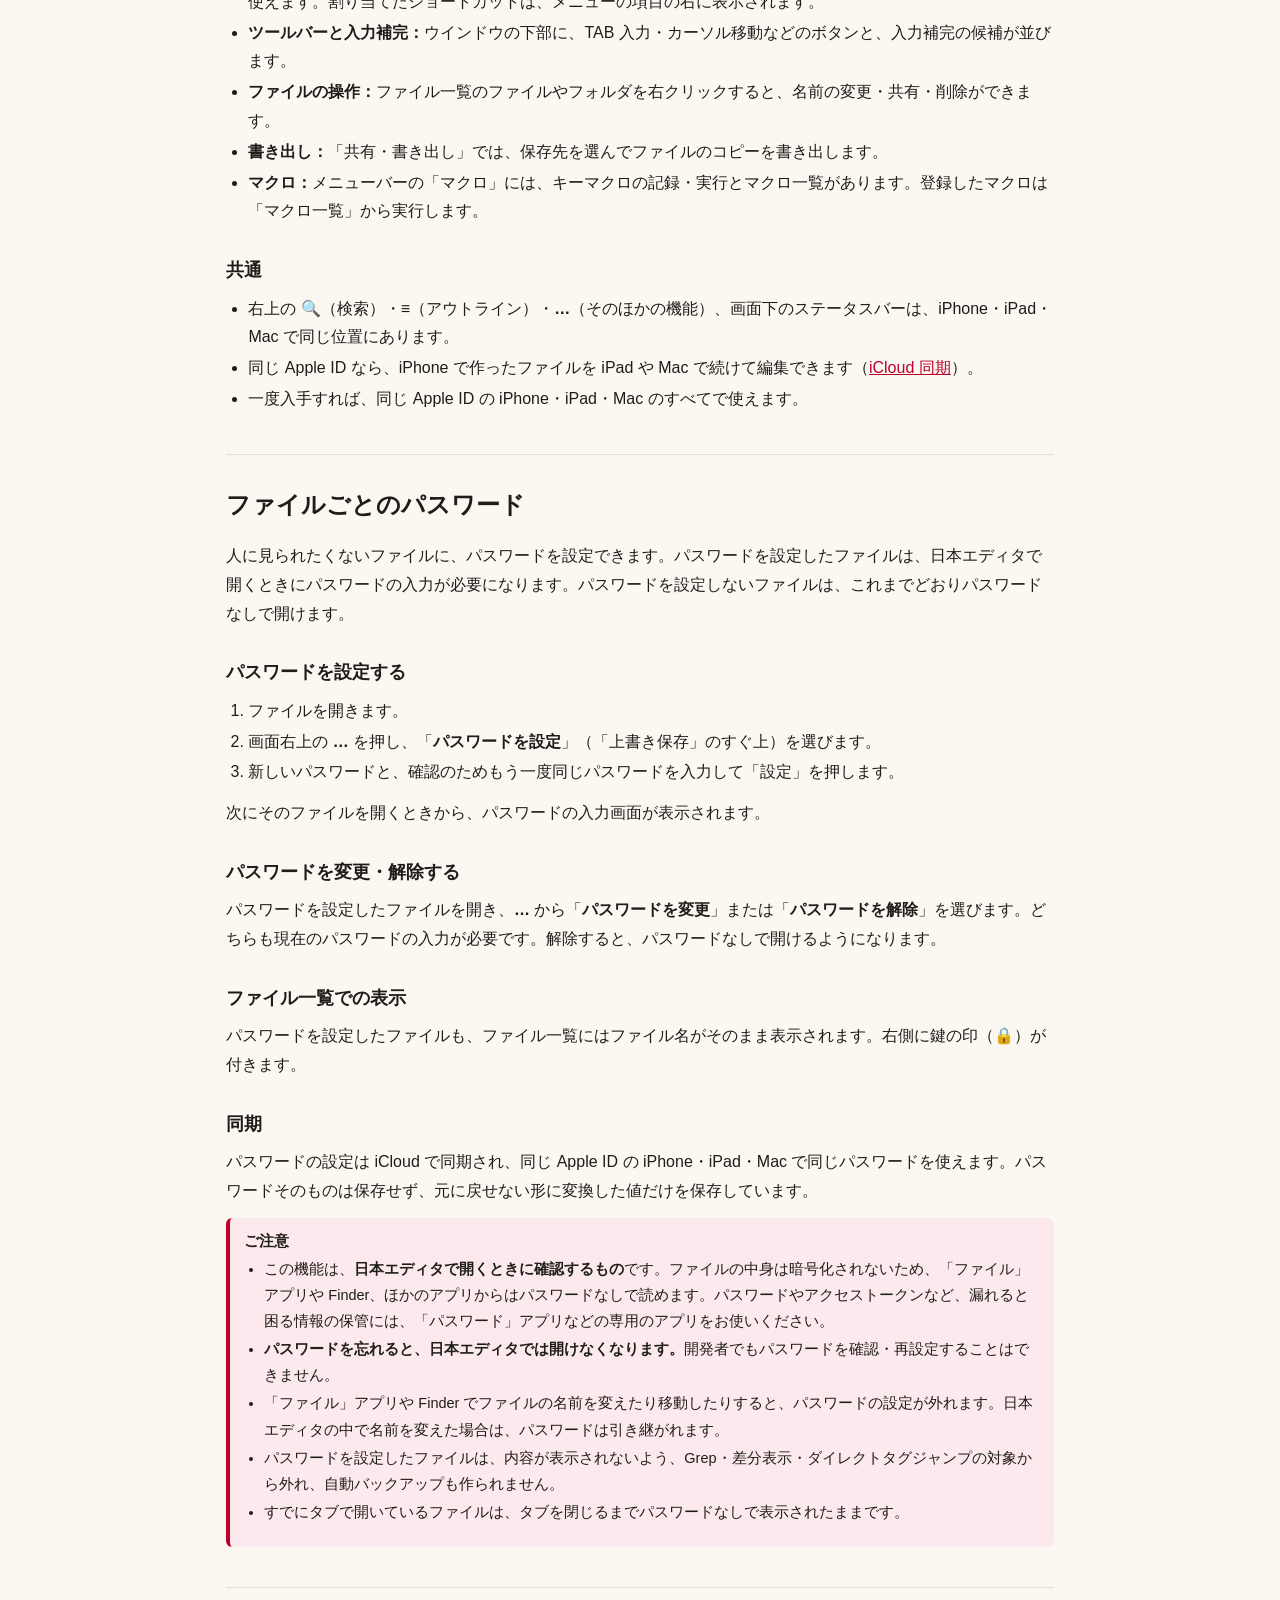
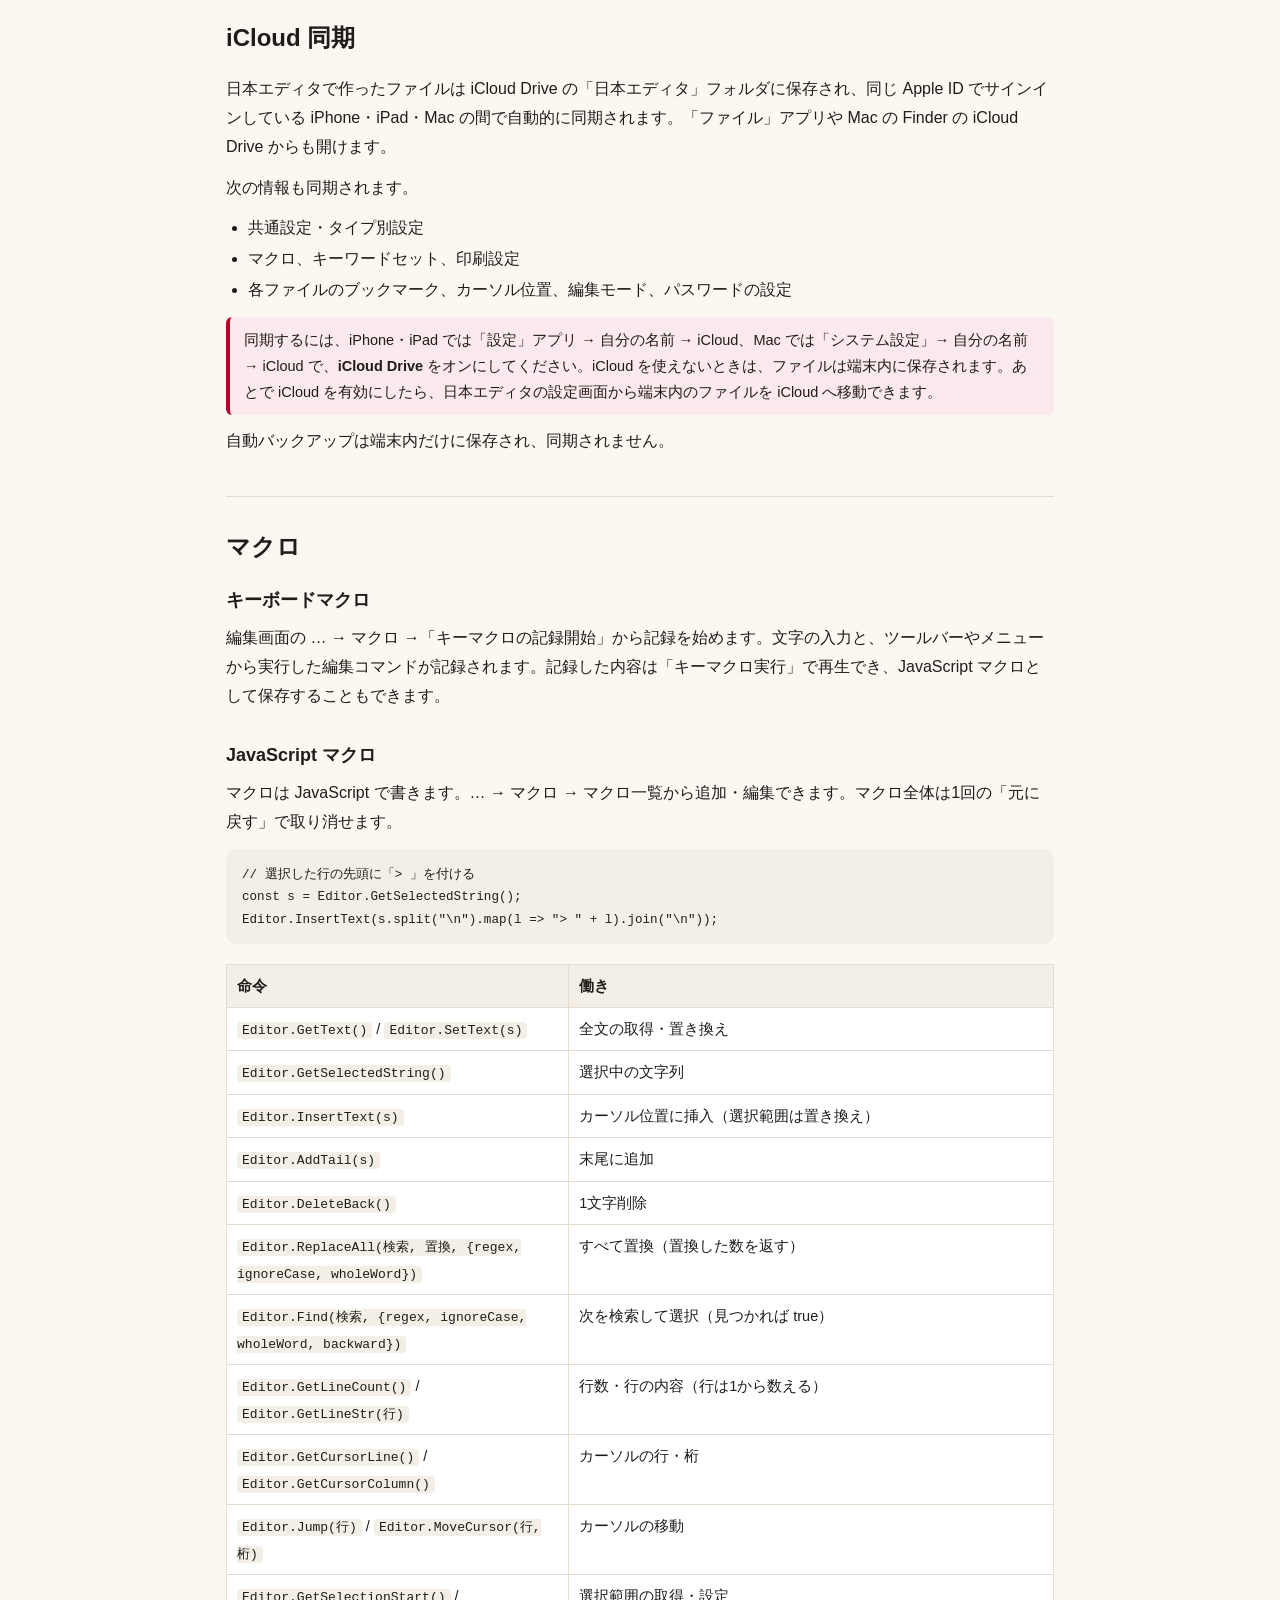
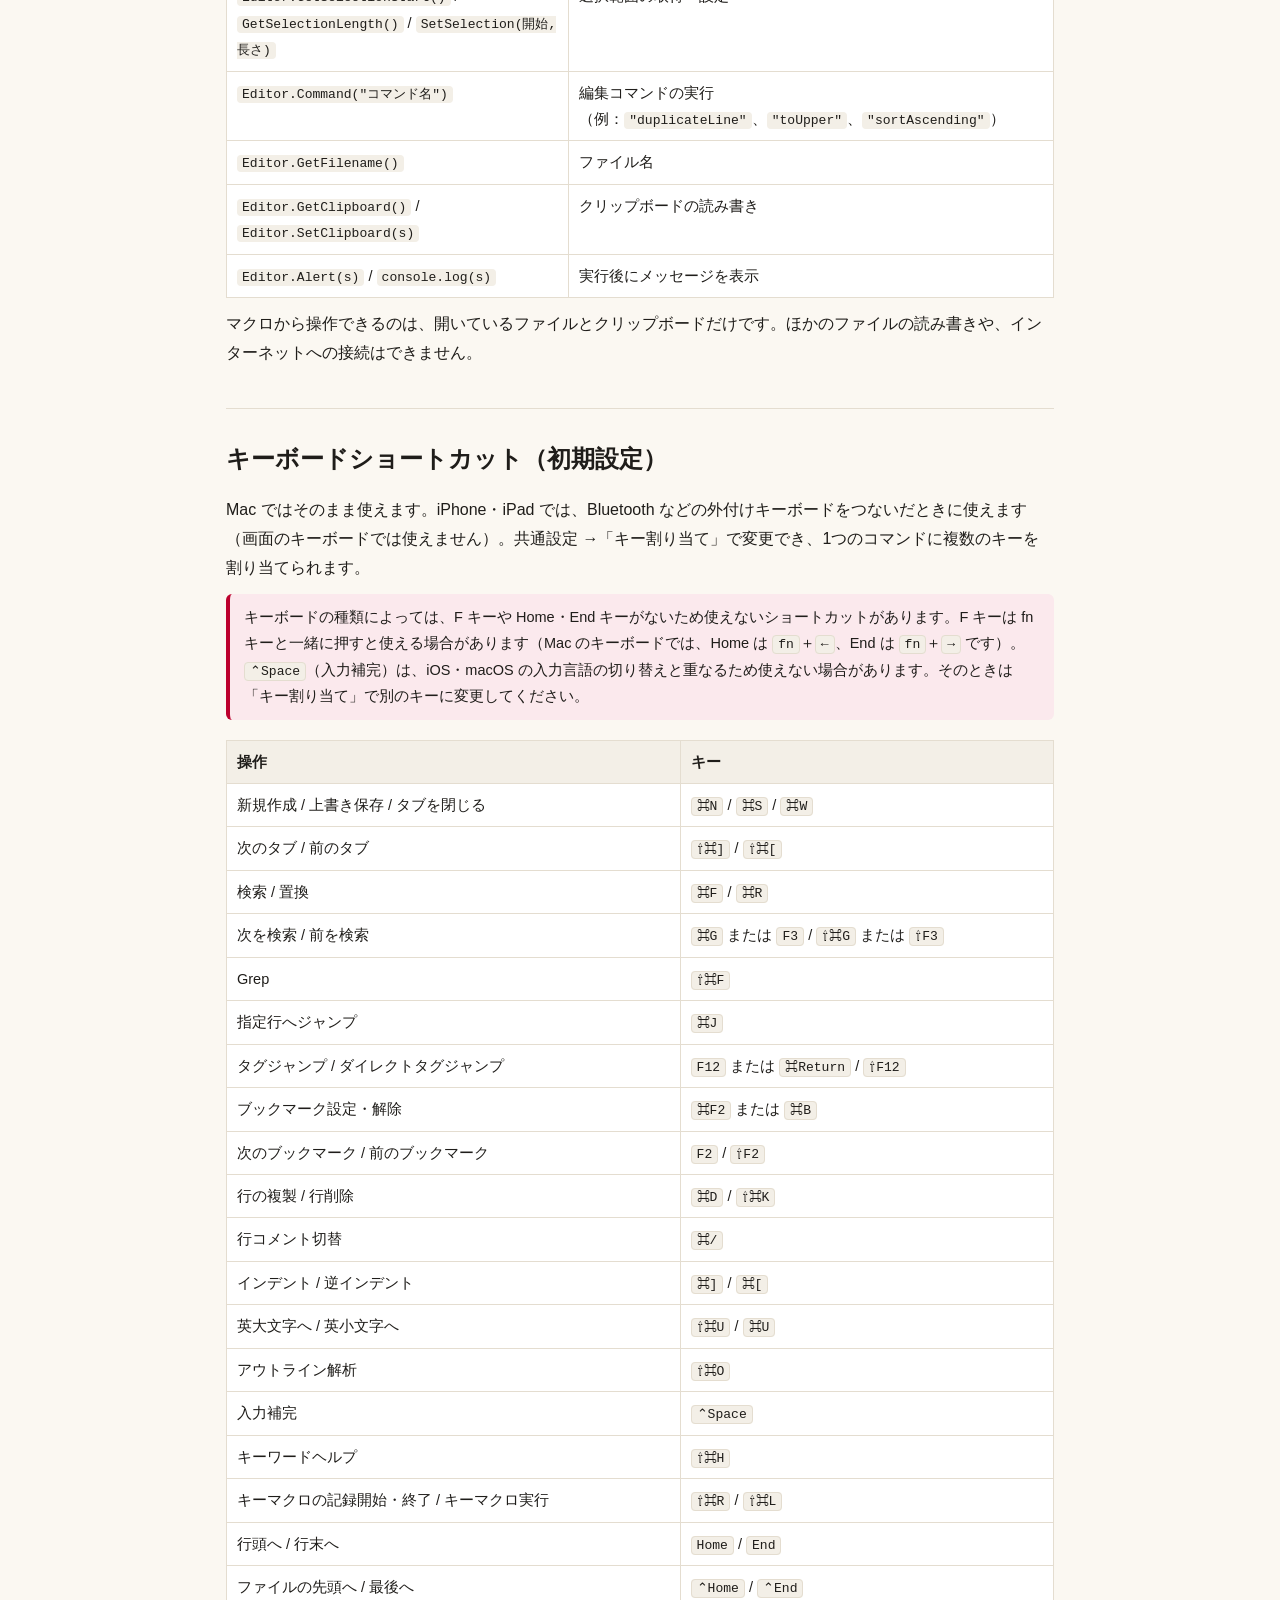
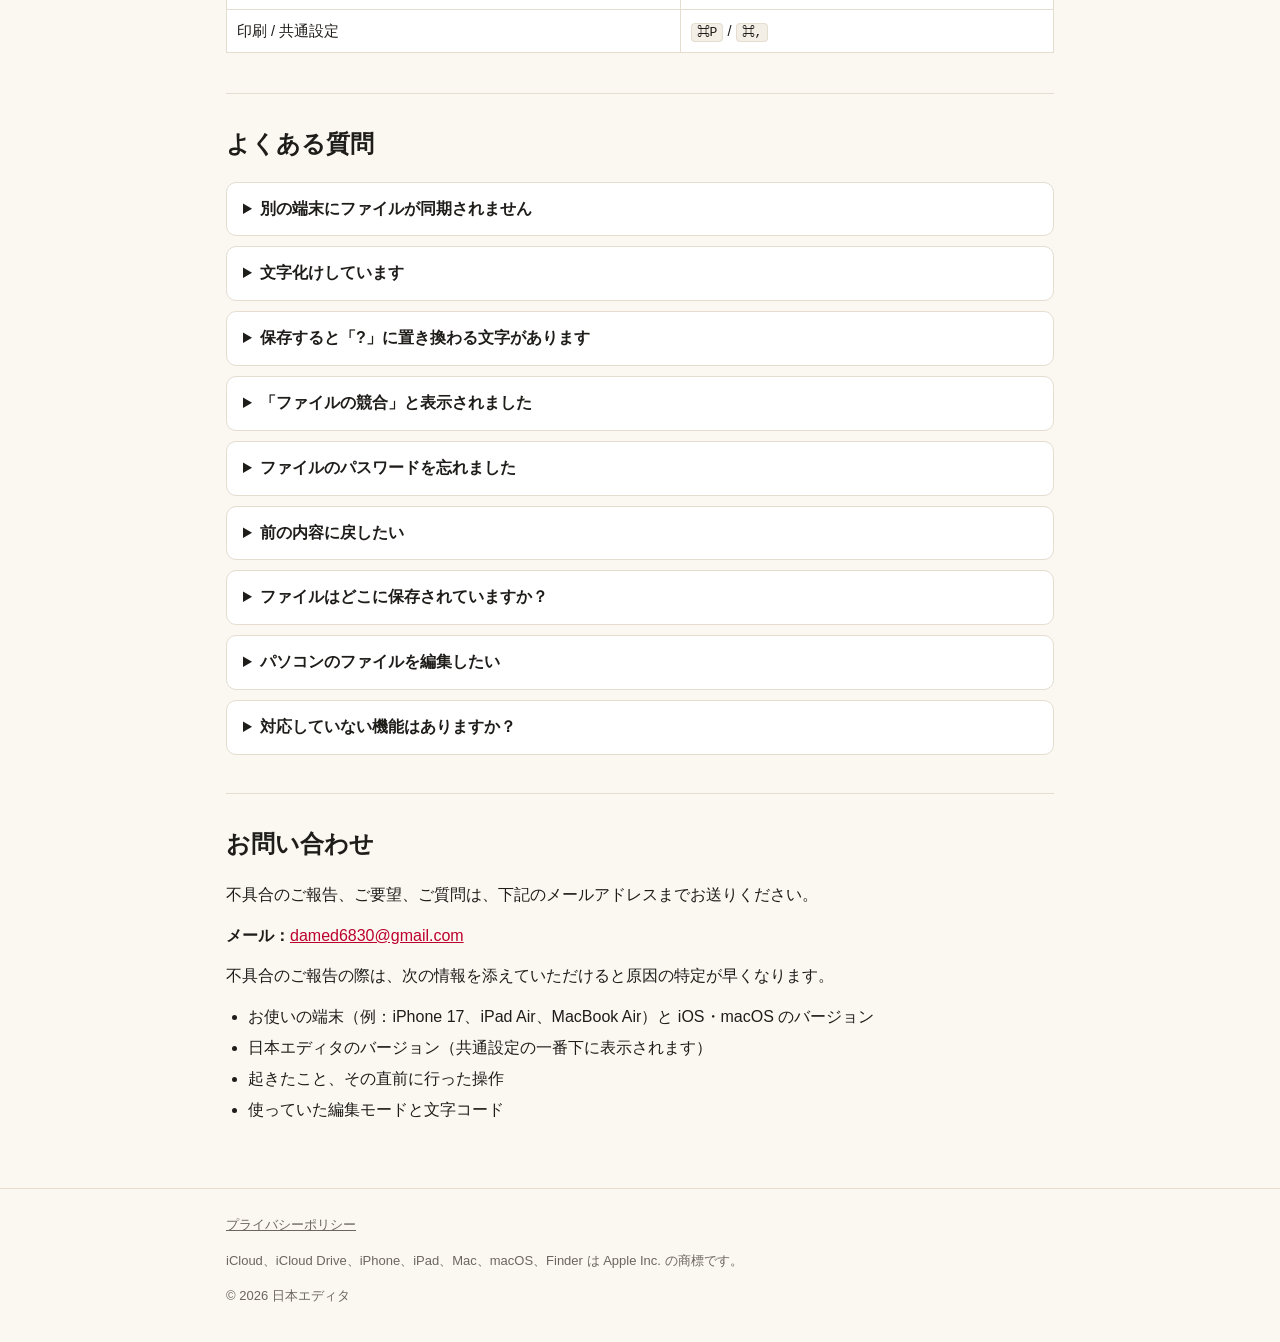
==== commit cf5222ee: "パスワードを設定" ====
--- a/index.html
+++ b/index.html
@@ -38,6 +38,7 @@
     <li><a href="#features">機能一覧</a></li>
     <li><a href="#start">基本的な使い方</a></li>
     <li><a href="#devices">iPhone・iPad・Mac の違い</a></li>
+    <li><a href="#password">パスワード</a></li>
     <li><a href="#sync">iCloud 同期</a></li>
     <li><a href="#macro">マクロ</a></li>
     <li><a href="#keys">キーボードショートカット</a></li>
@@ -149,6 +150,7 @@
         <li>複数ファイルをタブで切り替え</li>
         <li>「ファイル」アプリ（Mac では Finder）からの読み込み、共有・書き出し</li>
         <li>自動保存、世代付きの自動バックアップと復元</li>
+        <li>ファイルごとのパスワード（開くときに確認）</li>
         <li>差分表示（保存済みの内容・他のファイル・バックアップと比較）</li>
       </ul>
     </div>
@@ -269,6 +271,40 @@
   </ul>
 </section>
 
+<!-- ===================== パスワード ===================== -->
+<section id="password">
+  <h2>ファイルごとのパスワード</h2>
+  <p>人に見られたくないファイルに、パスワードを設定できます。パスワードを設定したファイルは、日本エディタで開くときにパスワードの入力が必要になります。パスワードを設定しないファイルは、これまでどおりパスワードなしで開けます。</p>
+
+  <h3>パスワードを設定する</h3>
+  <ol>
+    <li>ファイルを開きます。</li>
+    <li>画面右上の <strong>…</strong> を押し、「<strong>パスワードを設定</strong>」（「上書き保存」のすぐ上）を選びます。</li>
+    <li>新しいパスワードと、確認のためもう一度同じパスワードを入力して「設定」を押します。</li>
+  </ol>
+  <p>次にそのファイルを開くときから、パスワードの入力画面が表示されます。</p>
+
+  <h3>パスワードを変更・解除する</h3>
+  <p>パスワードを設定したファイルを開き、<strong>…</strong> から「<strong>パスワードを変更</strong>」または「<strong>パスワードを解除</strong>」を選びます。どちらも現在のパスワードの入力が必要です。解除すると、パスワードなしで開けるようになります。</p>
+
+  <h3>ファイル一覧での表示</h3>
+  <p>パスワードを設定したファイルも、ファイル一覧にはファイル名がそのまま表示されます。右側に鍵の印（🔒）が付きます。</p>
+
+  <h3>同期</h3>
+  <p>パスワードの設定は iCloud で同期され、同じ Apple ID の iPhone・iPad・Mac で同じパスワードを使えます。パスワードそのものは保存せず、元に戻せない形に変換した値だけを保存しています。</p>
+
+  <div class="note">
+    <strong>ご注意</strong>
+    <ul>
+      <li>この機能は、<strong>日本エディタで開くときに確認するもの</strong>です。ファイルの中身は暗号化されないため、「ファイル」アプリや Finder、ほかのアプリからはパスワードなしで読めます。パスワードやアクセストークンなど、漏れると困る情報の保管には、「パスワード」アプリなどの専用のアプリをお使いください。</li>
+      <li><strong>パスワードを忘れると、日本エディタでは開けなくなります。</strong>開発者でもパスワードを確認・再設定することはできません。</li>
+      <li>「ファイル」アプリや Finder でファイルの名前を変えたり移動したりすると、パスワードの設定が外れます。日本エディタの中で名前を変えた場合は、パスワードは引き継がれます。</li>
+      <li>パスワードを設定したファイルは、内容が表示されないよう、Grep・差分表示・ダイレクトタグジャンプの対象から外れ、自動バックアップも作られません。</li>
+      <li>すでにタブで開いているファイルは、タブを閉じるまでパスワードなしで表示されたままです。</li>
+    </ul>
+  </div>
+</section>
+
 <!-- ===================== iCloud 同期 ===================== -->
 <section id="sync">
   <h2>iCloud 同期</h2>
@@ -277,7 +313,7 @@
   <ul>
     <li>共通設定・タイプ別設定</li>
     <li>マクロ、キーワードセット、印刷設定</li>
-    <li>各ファイルのブックマーク、カーソル位置、編集モード</li>
+    <li>各ファイルのブックマーク、カーソル位置、編集モード、パスワードの設定</li>
   </ul>
   <div class="note">
     同期するには、iPhone・iPad では「設定」アプリ → 自分の名前 → iCloud、Mac では「システム設定」→ 自分の名前 → iCloud で、<strong>iCloud Drive</strong> をオンにしてください。iCloud を使えないときは、ファイルは端末内に保存されます。あとで iCloud を有効にしたら、日本エディタの設定画面から端末内のファイルを iCloud へ移動できます。
@@ -390,6 +426,12 @@
   </details>
 
   <details>
+    <summary>ファイルのパスワードを忘れました</summary>
+    <p>パスワードを忘れると、日本エディタではそのファイルを開けません。パスワードの確認や再設定はできません。</p>
+    <p>ファイルの中身は暗号化していないため、「ファイル」アプリ（Mac では Finder）からファイルを共有して、ほかのアプリで開くことはできます。同じ内容で新しいファイルを作り直してください。</p>
+  </details>
+
+  <details>
     <summary>前の内容に戻したい</summary>
     <p>自動バックアップがオンのとき（初期設定はオン）は、保存の前の内容が端末内にバックアップされています。ファイル一覧の右上の … →「バックアップ」から内容を確認し、新しいファイルとして復元できます。保存しておく世代数は共通設定で変えられます。</p>
     <p>編集中の内容は、「元に戻す」でも戻せます。</p>
